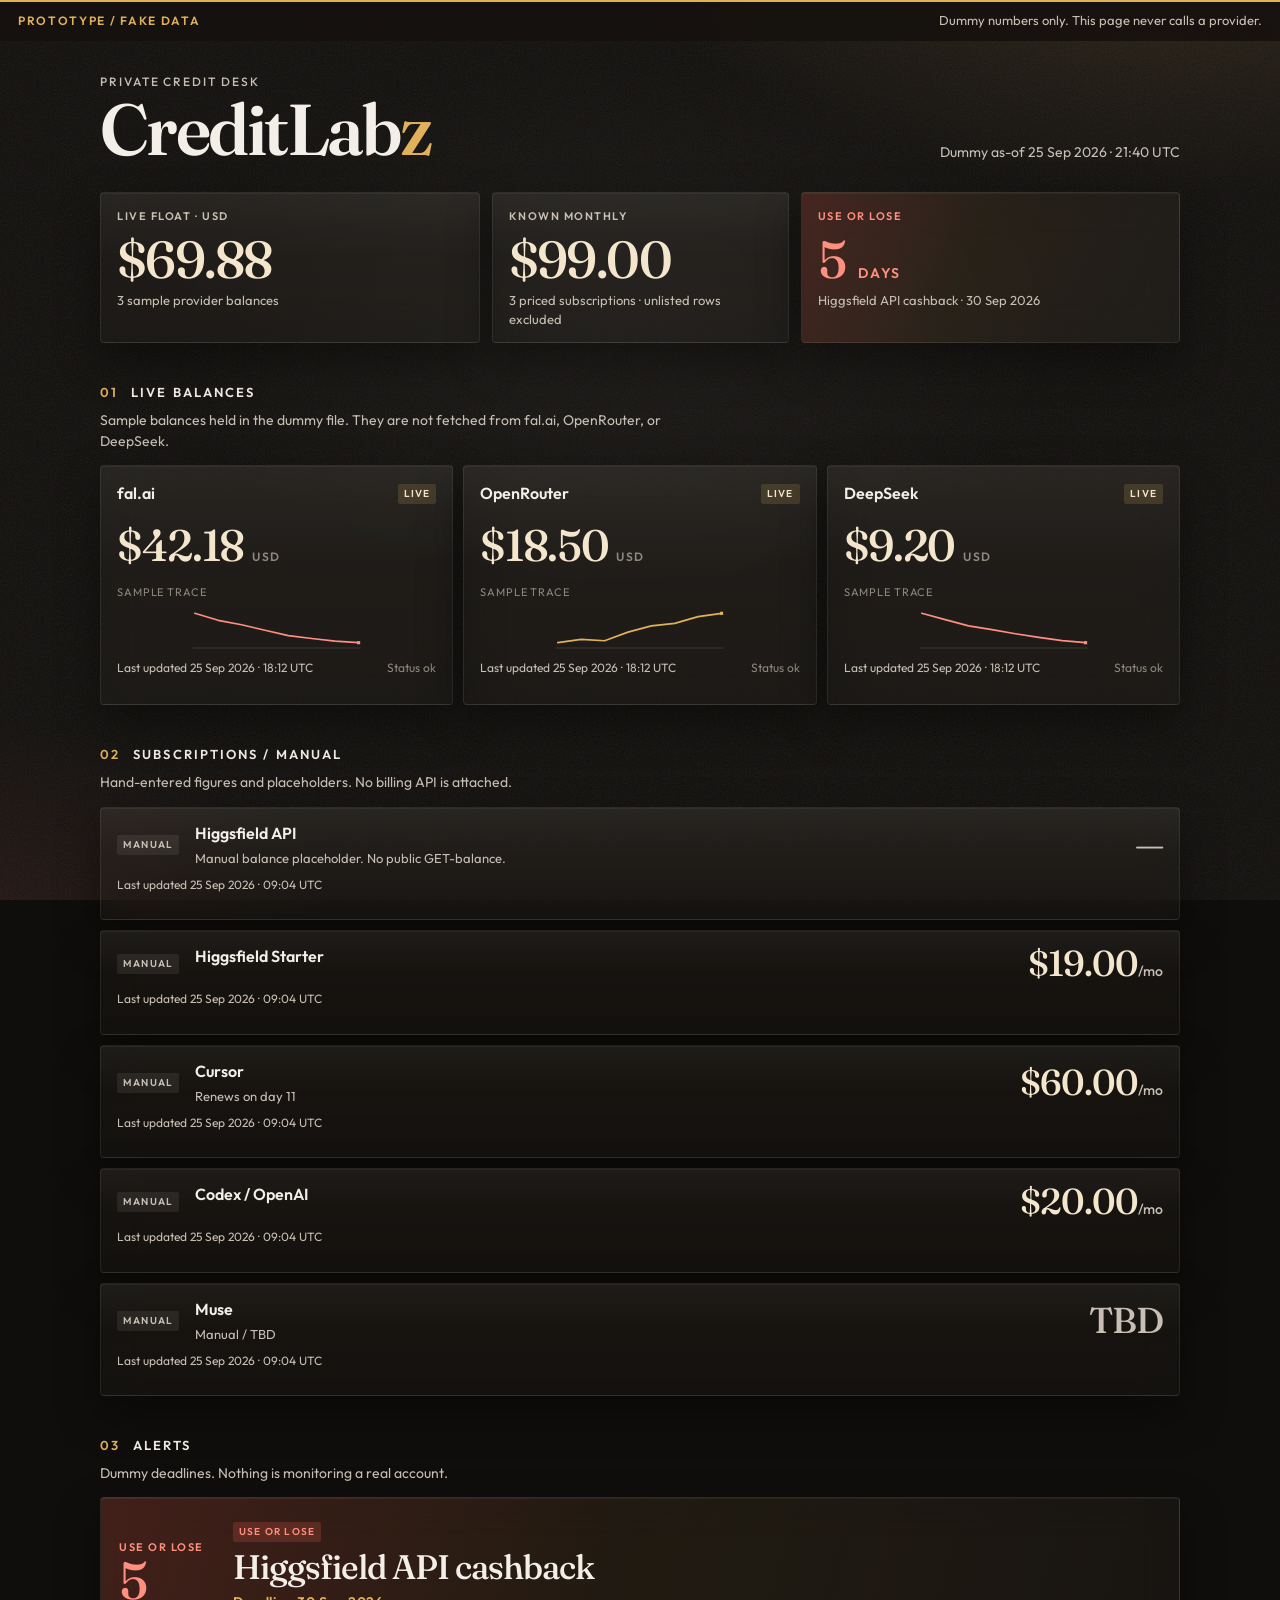
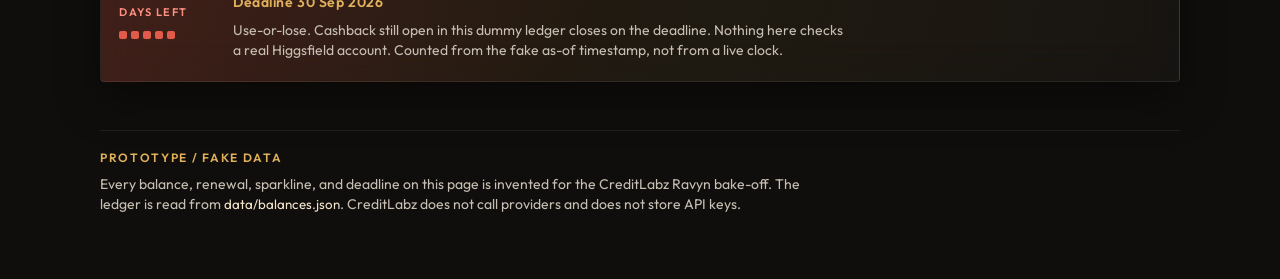
==== index.html @ 6333cd15 "Add the CreditLabz Ravyn prototype ledger. Static dummy-data dashboard for the bake-off, with a Page" ====
<!DOCTYPE html>
<html lang="en">
<head>
  <meta charset="utf-8" />
  <meta name="viewport" content="width=device-width, initial-scale=1" />
  <meta name="robots" content="noindex, nofollow" />
  <meta name="description" content="CreditLabz prototype. Fake API balances only. No provider calls and no API keys." />
  <meta name="theme-color" content="#100e0c" />
  <meta property="og:title" content="CreditLabz — prototype (fake data)" />
  <meta property="og:description" content="Ravyn bake-off ledger with invented balances. Not connected to any provider." />
  <title>CreditLabz — prototype (fake data)</title>
  <link rel="icon" href="favicon.svg" type="image/svg+xml" />
  <link rel="preconnect" href="https://fonts.googleapis.com" />
  <link rel="preconnect" href="https://fonts.gstatic.com" crossorigin />
  <link href="https://fonts.googleapis.com/css2?family=Fraunces:opsz,wght@9..144,500;9..144,600&family=Outfit:wght@400;500;600&display=swap" rel="stylesheet" />
  <link rel="stylesheet" href="css/styles.css" />
</head>
<body>
  <div class="atmosphere" aria-hidden="true"></div>
  <a class="skip" href="#main">Skip to ledger</a>
  <p class="banner" role="status">
    <span class="stamp">Prototype / fake data</span>
    <span class="banner-note">Dummy numbers only. This page never calls a provider.</span>
  </p>
  <div class="page">
    <header class="mast">
      <div class="mast-title">
        <p class="kicker">Private credit desk</p>
        <h1>CreditLab<span class="mark">z</span></h1>
      </div>
      <p class="asof" id="asof">Dummy timestamp loading…</p>
    </header>

    <main id="main">
      <section class="summary" id="summary" aria-label="Ledger summary">
        <p class="loading">Loading dummy ledger…</p>
      </section>

      <section class="section" id="live" aria-labelledby="live-heading">
        <div class="section-head">
          <h2 id="live-heading"><span>01</span> Live balances</h2>
          <p>Sample balances held in the dummy file. They are not fetched from fal.ai, OpenRouter, or DeepSeek.</p>
        </div>
        <div class="live-grid" id="live-grid"></div>
      </section>

      <section class="section" id="manual" aria-labelledby="manual-heading">
        <div class="section-head">
          <h2 id="manual-heading"><span>02</span> Subscriptions / manual</h2>
          <p>Hand-entered figures and placeholders. No billing API is attached.</p>
        </div>
        <div class="stack" id="manual-list"></div>
      </section>

      <section class="section" id="alerts" aria-labelledby="alerts-heading">
        <div class="section-head">
          <h2 id="alerts-heading"><span>03</span> Alerts</h2>
          <p>Dummy deadlines. Nothing is monitoring a real account.</p>
        </div>
        <div class="stack" id="alert-list"></div>
      </section>
    </main>

    <footer class="colophon">
      <p class="stamp">Prototype / fake data</p>
      <p>Every balance, renewal, sparkline, and deadline on this page is invented for the CreditLabz Ravyn bake-off. The ledger is read from <code>data/balances.json</code>. CreditLabz does not call providers and does not store API keys.</p>
    </footer>
  </div>
  <noscript>
    <p class="banner">JavaScript is required to paint the dummy ledger from data/balances.json.</p>
  </noscript>
  <script src="js/app.js" defer></script>
</body>
</html>
---- css/styles.css ----
:root {
  --bg: #100e0c;
  --ink: #f3efe8;
  --muted: #c8bfb4;
  --faint: #8f877e;
  --gold: #e0b15a;
  --gold-soft: #f3e6cc;
  --red: #ff8f80;
  --red-deep: #e15a4a;
  --glass: rgba(255, 246, 232, 0.045);
  --edge: rgba(255, 244, 230, 0.08);
  --radius: 4px;
  --radius-tight: 2px;
  --shadow: 0 18px 44px rgba(0, 0, 0, 0.38);
  color-scheme: dark;
}

* { box-sizing: border-box; }

html { scroll-behavior: smooth; }

body {
  margin: 0;
  min-height: 100vh;
  background: var(--bg);
  color: var(--ink);
  font-family: "Outfit", "Avenir Next", "Segoe UI", sans-serif;
  font-size: 16px;
  line-height: 1.45;
}

body::selection,
.page::selection {
  background: var(--gold);
  color: #1a140c;
}

a { color: var(--gold-soft); }

.atmosphere {
  position: fixed;
  inset: 0;
  z-index: 0;
  pointer-events: none;
  background:
    radial-gradient(980px 520px at 92% -12%, rgba(224, 177, 90, 0.16), transparent 58%),
    radial-gradient(760px 480px at -8% 108%, rgba(225, 90, 74, 0.12), transparent 56%),
    radial-gradient(640px 380px at 48% 36%, rgba(255, 244, 230, 0.035), transparent 70%);
}

.atmosphere::after {
  content: "";
  position: absolute;
  inset: 0;
  opacity: 0.18;
  background-image: url("data:image/svg+xml;utf8,<svg xmlns='http://www.w3.org/2000/svg' width='180' height='180'><filter id='n'><feTurbulence type='fractalNoise' baseFrequency='0.85' numOctaves='2' stitchTiles='stitch'/></filter><rect width='100%' height='100%' filter='url(%23n)' opacity='0.55'/></svg>");
}

.page {
  position: relative;
  z-index: 1;
  width: min(1080px, calc(100% - 32px));
  margin: 0 auto;
  padding-bottom: 64px;
}

.skip {
  position: absolute;
  left: 12px;
  top: -48px;
  z-index: 40;
  padding: 8px 10px;
  border-radius: var(--radius-tight);
  background: var(--gold);
  color: #1a140c;
  text-decoration: none;
}

.skip:focus { top: 8px; }

.banner {
  position: sticky;
  top: 0;
  z-index: 20;
  display: flex;
  justify-content: space-between;
  align-items: baseline;
  gap: 12px 24px;
  flex-wrap: wrap;
  margin: 0;
  padding: 11px 18px;
  background: rgba(22, 18, 15, 0.92);
  box-shadow: inset 0 2px 0 var(--gold);
  backdrop-filter: blur(16px);
  -webkit-backdrop-filter: blur(16px);
}

.stamp {
  margin: 0;
  color: var(--gold);
  font-size: 12px;
  font-weight: 600;
  letter-spacing: 0.14em;
  text-transform: uppercase;
}

.banner-note {
  color: var(--muted);
  font-size: 13px;
}

.mast {
  display: flex;
  justify-content: space-between;
  align-items: flex-end;
  gap: 18px 28px;
  padding: 32px 0 8px;
}

.kicker {
  margin: 0 0 6px;
  color: var(--muted);
  font-size: 12px;
  font-weight: 500;
  letter-spacing: 0.16em;
  text-transform: uppercase;
}

h1 {
  margin: 0;
  font-family: "Fraunces", "Iowan Old Style", Palatino, Georgia, serif;
  font-weight: 600;
  font-size: clamp(40px, 8vw, 72px);
  line-height: 0.92;
  letter-spacing: -0.035em;
}

h1 .mark { color: var(--gold); }

.asof {
  margin: 0;
  max-width: 28ch;
  color: var(--muted);
  font-size: 14px;
  text-align: right;
}

.summary {
  display: grid;
  gap: 12px;
  margin-top: 22px;
}

.section { margin-top: 40px; }

.section-head h2 {
  margin: 0;
  color: var(--ink);
  font-family: "Outfit", "Avenir Next", sans-serif;
  font-size: 13px;
  font-weight: 600;
  letter-spacing: 0.16em;
  text-transform: uppercase;
}

.section-head h2 span {
  margin-right: 8px;
  color: var(--gold);
}

.section-head p {
  margin: 8px 0 0;
  max-width: 68ch;
  color: var(--muted);
  font-size: 14px;
}

.live-grid,
.stack {
  display: grid;
  gap: 10px;
  margin-top: 14px;
}

body:not(.ready) .section { display: none; }

.card {
  border: 1px solid var(--edge);
  border-radius: var(--radius);
  background:
    linear-gradient(180deg, rgba(255, 246, 232, 0.075), rgba(255, 246, 232, 0.028) 42%, rgba(255, 246, 232, 0.02));
  box-shadow:
    inset 0 1px 0 rgba(255, 244, 230, 0.05),
    var(--shadow);
  backdrop-filter: blur(22px) saturate(1.35);
  -webkit-backdrop-filter: blur(22px) saturate(1.35);
  transition: transform 160ms ease, background 160ms ease;
}

a.card {
  color: inherit;
  text-decoration: none;
}

.card:hover {
  transform: translateY(-2px);
  background:
    linear-gradient(180deg, rgba(255, 246, 232, 0.1), rgba(255, 246, 232, 0.04) 46%, rgba(255, 246, 232, 0.025));
}

.summary-card { padding: 16px 16px 14px; }

.eyebrow {
  margin: 0;
  color: var(--muted);
  font-size: 11px;
  font-weight: 600;
  letter-spacing: 0.14em;
  text-transform: uppercase;
}

.hero-figure {
  margin: 10px 0 6px;
  color: var(--gold-soft);
  font-family: "Fraunces", "Iowan Old Style", Palatino, Georgia, serif;
  font-weight: 500;
  font-size: clamp(36px, 5vw, 52px);
  line-height: 0.95;
  letter-spacing: -0.03em;
  font-variant-numeric: tabular-nums;
}

.hero-figure .unit {
  margin-left: 4px;
  color: var(--red);
  font-family: "Outfit", "Avenir Next", sans-serif;
  font-size: 14px;
  font-weight: 600;
  letter-spacing: 0.12em;
  text-transform: uppercase;
}

.summary-alert {
  background:
    linear-gradient(115deg, rgba(225, 90, 74, 0.22), rgba(224, 177, 90, 0.07) 46%, rgba(255, 246, 232, 0.03));
}

.summary-alert .hero-figure,
.summary-alert .eyebrow { color: var(--red); }

.meta {
  margin: 0;
  color: var(--muted);
  font-size: 13px;
}

.live-card {
  display: flex;
  flex-direction: column;
  min-height: 228px;
  padding: 16px;
}

.card-top {
  display: flex;
  justify-content: space-between;
  align-items: center;
  gap: 10px;
}

.service {
  margin: 0;
  font-size: 16px;
  font-weight: 600;
}

.badge {
  display: inline-block;
  padding: 3px 6px;
  border-radius: var(--radius-tight);
  background: rgba(224, 177, 90, 0.16);
  color: var(--gold-soft);
  font-size: 10px;
  font-weight: 600;
  letter-spacing: 0.12em;
  line-height: 1.4;
  text-transform: uppercase;
  white-space: nowrap;
}

.badge-manual {
  background: rgba(243, 239, 232, 0.08);
  color: var(--muted);
}

.badge-urgent {
  background: rgba(225, 90, 74, 0.22);
  color: var(--red);
}

.figure-row {
  display: flex;
  align-items: baseline;
  gap: 8px;
  margin-top: 18px;
}

.figure {
  margin: 0;
  color: var(--gold-soft);
  font-family: "Fraunces", "Iowan Old Style", Palatino, Georgia, serif;
  font-weight: 500;
  font-size: clamp(32px, 4vw, 44px);
  line-height: 1;
  letter-spacing: -0.03em;
  font-variant-numeric: tabular-nums;
}

.figure.dim {
  color: var(--muted);
  font-size: clamp(28px, 3vw, 36px);
}

.currency {
  color: var(--faint);
  font-size: 12px;
  font-weight: 600;
  letter-spacing: 0.12em;
}

.cadence {
  color: var(--muted);
  font-size: 14px;
  font-weight: 500;
}

.trace { margin-top: auto; padding-top: 18px; }

.trace-label {
  display: flex;
  justify-content: space-between;
  gap: 8px;
  margin: 0 0 6px;
  color: var(--faint);
  font-size: 11px;
  letter-spacing: 0.08em;
  text-transform: uppercase;
}

.spark {
  display: block;
  width: 100%;
  height: 42px;
}

.spark path {
  fill: none;
  stroke-width: 1.6;
  stroke-linejoin: round;
  stroke-linecap: round;
}

.spark .baseline {
  stroke: rgba(243, 239, 232, 0.14);
  stroke-width: 1;
}

.spark rect { stroke: none; }

.spark.up path { stroke: var(--gold); }

.spark.up rect { fill: var(--gold); }

.spark.down path { stroke: var(--red); }

.spark.down rect { fill: var(--red); }

.card-foot {
  display: flex;
  justify-content: space-between;
  gap: 10px;
  flex-wrap: wrap;
  margin-top: 10px;
  color: var(--faint);
  font-size: 12px;
}

.card-foot time { color: var(--muted); }

.status-ok { color: var(--faint); }

.status-bad { color: var(--red); }

.ledger {
  display: grid;
  grid-template-columns: auto minmax(0, 1fr) auto;
  gap: 4px 16px;
  align-items: center;
  padding: 14px 16px;
}

.ledger .badge { grid-row: 1 / span 2; }

.ledger .service { grid-column: 2; }

.ledger .amount {
  grid-column: 3;
  grid-row: 1 / span 2;
  margin: 0;
  text-align: right;
}

.ledger .figure { font-size: clamp(28px, 3vw, 36px); }

.ledger .note {
  grid-column: 2;
  margin: 0;
  color: var(--muted);
  font-size: 13px;
}

.ledger .card-foot {
  grid-column: 1 / -1;
  margin-top: 4px;
}

.alert-card {
  display: grid;
  grid-template-columns: auto minmax(0, 1fr);
  gap: 8px 22px;
  align-items: center;
  padding: 20px 18px;
  background:
    linear-gradient(105deg, rgba(225, 90, 74, 0.24), rgba(224, 177, 90, 0.08) 48%, rgba(255, 246, 232, 0.03));
}

.alert-count {
  min-width: 92px;
}

.alert-count .hero-figure {
  margin: 0;
  color: var(--red);
}

.alert-count .eyebrow { color: var(--red); }

.ticks {
  display: flex;
  gap: 4px;
  margin-top: 10px;
}

.ticks span {
  width: 8px;
  height: 8px;
  border-radius: var(--radius-tight);
  background: var(--red-deep);
}

.alert-copy h3 {
  margin: 8px 0 6px;
  font-family: "Fraunces", "Iowan Old Style", Palatino, Georgia, serif;
  font-size: clamp(26px, 3vw, 34px);
  font-weight: 500;
  letter-spacing: -0.03em;
  line-height: 1.05;
}

.deadline {
  margin: 0 0 8px;
  color: var(--gold);
  font-size: 14px;
  font-weight: 600;
  letter-spacing: 0.04em;
}

.alert-copy p:last-child {
  margin: 0;
  max-width: 68ch;
  color: var(--muted);
  font-size: 14px;
}

.loading,
.empty {
  margin: 0;
  color: var(--muted);
}

.error {
  margin: 0;
  color: var(--red);
}

.colophon {
  margin-top: 48px;
  padding-top: 18px;
  border-top: 1px solid rgba(255, 244, 230, 0.08);
}

.colophon p:last-child {
  margin: 8px 0 0;
  max-width: 78ch;
  color: var(--muted);
  font-size: 14px;
}

code {
  color: var(--gold-soft);
  font-family: "Outfit", "Avenir Next", sans-serif;
  font-size: 0.95em;
}

.sr {
  position: absolute;
  width: 1px;
  height: 1px;
  padding: 0;
  margin: -1px;
  overflow: hidden;
  clip: rect(0, 0, 0, 0);
  white-space: nowrap;
  border: 0;
}

:focus-visible {
  outline: 2px solid var(--gold);
  outline-offset: 3px;
}

@media (min-width: 800px) {
  .summary { grid-template-columns: 1.15fr 0.9fr 1.15fr; }
  .live-grid { grid-template-columns: repeat(3, minmax(0, 1fr)); }
}

@media (max-width: 720px) {
  .page { width: min(1080px, calc(100% - 24px)); }
  .mast { flex-direction: column; align-items: flex-start; padding-top: 24px; }
  .asof { text-align: left; }
  .ledger {
    grid-template-columns: 1fr;
    justify-items: start;
  }
  .ledger .badge,
  .ledger .service,
  .ledger .note,
  .ledger .amount,
  .ledger .card-foot { grid-column: 1; grid-row: auto; }
  .ledger .amount { text-align: left; }
  .alert-card { grid-template-columns: 1fr; }
}

@media (prefers-reduced-motion: reduce) {
  html { scroll-behavior: auto; }
  .card { transition: none; }
  .card:hover { transform: none; }
}
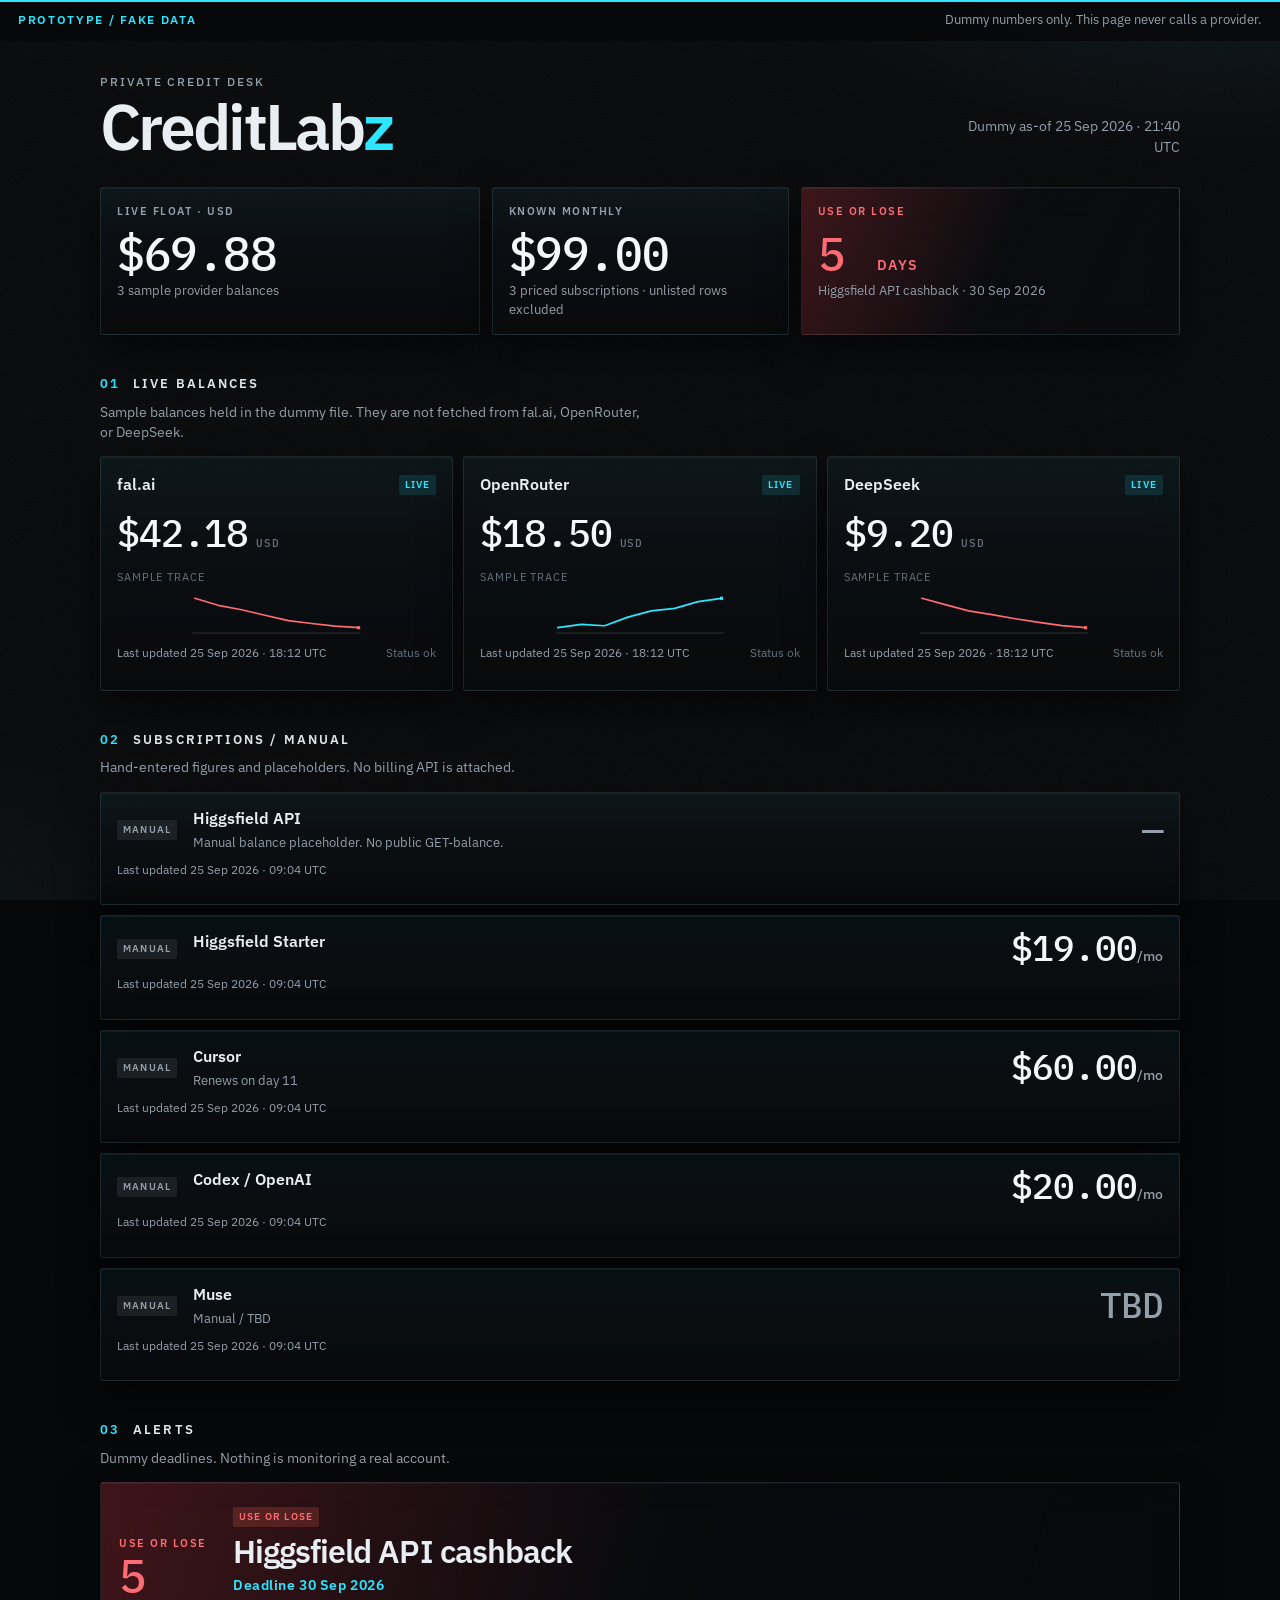
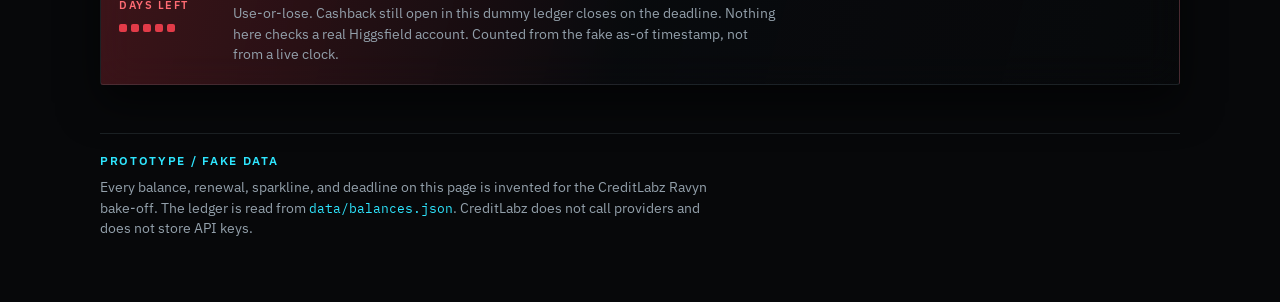
==== commit 4c71f703: "Restyle the ledger as a cyan-dark alternate. Swap the gold Fraunces/Outfit treatment for near-black " ====
--- a/index.html
+++ b/index.html
@@ -5,14 +5,14 @@
   <meta name="viewport" content="width=device-width, initial-scale=1" />
   <meta name="robots" content="noindex, nofollow" />
   <meta name="description" content="CreditLabz prototype. Fake API balances only. No provider calls and no API keys." />
-  <meta name="theme-color" content="#100e0c" />
+  <meta name="theme-color" content="#07080a" />
   <meta property="og:title" content="CreditLabz — prototype (fake data)" />
   <meta property="og:description" content="Ravyn bake-off ledger with invented balances. Not connected to any provider." />
   <title>CreditLabz — prototype (fake data)</title>
   <link rel="icon" href="favicon.svg" type="image/svg+xml" />
   <link rel="preconnect" href="https://fonts.googleapis.com" />
   <link rel="preconnect" href="https://fonts.gstatic.com" crossorigin />
-  <link href="https://fonts.googleapis.com/css2?family=Fraunces:opsz,wght@9..144,500;9..144,600&family=Outfit:wght@400;500;600&display=swap" rel="stylesheet" />
+  <link href="https://fonts.googleapis.com/css2?family=IBM+Plex+Mono:wght@500;600&family=IBM+Plex+Sans:wght@400;500;600&display=swap" rel="stylesheet" />
   <link rel="stylesheet" href="css/styles.css" />
 </head>
 <body>
--- a/css/styles.css
+++ b/css/styles.css
@@ -1,17 +1,20 @@
 :root {
-  --bg: #100e0c;
-  --ink: #f3efe8;
-  --muted: #c8bfb4;
-  --faint: #8f877e;
-  --gold: #e0b15a;
-  --gold-soft: #f3e6cc;
-  --red: #ff8f80;
-  --red-deep: #e15a4a;
-  --glass: rgba(255, 246, 232, 0.045);
-  --edge: rgba(255, 244, 230, 0.08);
-  --radius: 4px;
+  --bg: #07080a;
+  --ink: #e8eef2;
+  --muted: #93a0ab;
+  --faint: #66737e;
+  --figure: #f4f8fb;
+  --cyan: #2ee6ff;
+  --cyan-ink: #041014;
+  --red: #ff6b73;
+  --red-deep: #e23b48;
+  --glass: rgba(14, 18, 22, 0.72);
+  --edge: rgba(168, 214, 228, 0.12);
+  --radius: 3px;
   --radius-tight: 2px;
-  --shadow: 0 18px 44px rgba(0, 0, 0, 0.38);
+  --shadow: 0 18px 40px rgba(0, 0, 0, 0.55);
+  --sans: "IBM Plex Sans", "Segoe UI", sans-serif;
+  --mono: "IBM Plex Mono", ui-monospace, "SFMono-Regular", Menlo, Consolas, monospace;
   color-scheme: dark;
 }
 
@@ -24,18 +27,18 @@
   min-height: 100vh;
   background: var(--bg);
   color: var(--ink);
-  font-family: "Outfit", "Avenir Next", "Segoe UI", sans-serif;
+  font-family: var(--sans);
   font-size: 16px;
   line-height: 1.45;
 }
 
 body::selection,
 .page::selection {
-  background: var(--gold);
-  color: #1a140c;
-}
-
-a { color: var(--gold-soft); }
+  background: var(--cyan);
+  color: var(--cyan-ink);
+}
+
+a { color: var(--cyan); }
 
 .atmosphere {
   position: fixed;
@@ -43,16 +46,16 @@
   z-index: 0;
   pointer-events: none;
   background:
-    radial-gradient(980px 520px at 92% -12%, rgba(224, 177, 90, 0.16), transparent 58%),
-    radial-gradient(760px 480px at -8% 108%, rgba(225, 90, 74, 0.12), transparent 56%),
-    radial-gradient(640px 380px at 48% 36%, rgba(255, 244, 230, 0.035), transparent 70%);
+    radial-gradient(880px 460px at 96% -14%, rgba(46, 230, 255, 0.11), transparent 58%),
+    radial-gradient(640px 420px at -6% 108%, rgba(46, 230, 255, 0.045), transparent 54%),
+    #07080a;
 }
 
 .atmosphere::after {
   content: "";
   position: absolute;
   inset: 0;
-  opacity: 0.18;
+  opacity: 0.1;
   background-image: url("data:image/svg+xml;utf8,<svg xmlns='http://www.w3.org/2000/svg' width='180' height='180'><filter id='n'><feTurbulence type='fractalNoise' baseFrequency='0.85' numOctaves='2' stitchTiles='stitch'/></filter><rect width='100%' height='100%' filter='url(%23n)' opacity='0.55'/></svg>");
 }
 
@@ -71,8 +74,8 @@
   z-index: 40;
   padding: 8px 10px;
   border-radius: var(--radius-tight);
-  background: var(--gold);
-  color: #1a140c;
+  background: var(--cyan);
+  color: var(--cyan-ink);
   text-decoration: none;
 }
 
@@ -89,15 +92,15 @@
   flex-wrap: wrap;
   margin: 0;
   padding: 11px 18px;
-  background: rgba(22, 18, 15, 0.92);
-  box-shadow: inset 0 2px 0 var(--gold);
+  background: rgba(7, 8, 10, 0.9);
+  box-shadow: inset 0 2px 0 var(--cyan);
   backdrop-filter: blur(16px);
   -webkit-backdrop-filter: blur(16px);
 }
 
 .stamp {
   margin: 0;
-  color: var(--gold);
+  color: var(--cyan);
   font-size: 12px;
   font-weight: 600;
   letter-spacing: 0.14em;
@@ -128,14 +131,14 @@
 
 h1 {
   margin: 0;
-  font-family: "Fraunces", "Iowan Old Style", Palatino, Georgia, serif;
-  font-weight: 600;
-  font-size: clamp(40px, 8vw, 72px);
-  line-height: 0.92;
-  letter-spacing: -0.035em;
-}
-
-h1 .mark { color: var(--gold); }
+  font-family: var(--sans);
+  font-weight: 600;
+  font-size: clamp(40px, 7vw, 64px);
+  line-height: 0.95;
+  letter-spacing: -0.045em;
+}
+
+h1 .mark { color: var(--cyan); }
 
 .asof {
   margin: 0;
@@ -156,7 +159,7 @@
 .section-head h2 {
   margin: 0;
   color: var(--ink);
-  font-family: "Outfit", "Avenir Next", sans-serif;
+  font-family: var(--sans);
   font-size: 13px;
   font-weight: 600;
   letter-spacing: 0.16em;
@@ -165,7 +168,7 @@
 
 .section-head h2 span {
   margin-right: 8px;
-  color: var(--gold);
+  color: var(--cyan);
 }
 
 .section-head p {
@@ -188,12 +191,12 @@
   border: 1px solid var(--edge);
   border-radius: var(--radius);
   background:
-    linear-gradient(180deg, rgba(255, 246, 232, 0.075), rgba(255, 246, 232, 0.028) 42%, rgba(255, 246, 232, 0.02));
+    linear-gradient(180deg, rgba(46, 230, 255, 0.05), rgba(12, 16, 20, 0.82) 34%, rgba(8, 10, 12, 0.9));
   box-shadow:
-    inset 0 1px 0 rgba(255, 244, 230, 0.05),
+    inset 0 1px 0 rgba(190, 230, 242, 0.06),
     var(--shadow);
-  backdrop-filter: blur(22px) saturate(1.35);
-  -webkit-backdrop-filter: blur(22px) saturate(1.35);
+  backdrop-filter: blur(18px) saturate(1.15);
+  -webkit-backdrop-filter: blur(18px) saturate(1.15);
   transition: transform 160ms ease, background 160ms ease;
 }
 
@@ -205,7 +208,7 @@
 .card:hover {
   transform: translateY(-2px);
   background:
-    linear-gradient(180deg, rgba(255, 246, 232, 0.1), rgba(255, 246, 232, 0.04) 46%, rgba(255, 246, 232, 0.025));
+    linear-gradient(180deg, rgba(46, 230, 255, 0.08), rgba(14, 18, 22, 0.86) 36%, rgba(8, 10, 12, 0.92));
 }
 
 .summary-card { padding: 16px 16px 14px; }
@@ -221,19 +224,19 @@
 
 .hero-figure {
   margin: 10px 0 6px;
-  color: var(--gold-soft);
-  font-family: "Fraunces", "Iowan Old Style", Palatino, Georgia, serif;
+  color: var(--figure);
+  font-family: var(--mono);
   font-weight: 500;
-  font-size: clamp(36px, 5vw, 52px);
-  line-height: 0.95;
+  font-size: clamp(32px, 4.2vw, 46px);
+  line-height: 1;
   letter-spacing: -0.03em;
   font-variant-numeric: tabular-nums;
 }
 
 .hero-figure .unit {
-  margin-left: 4px;
+  margin-left: 6px;
   color: var(--red);
-  font-family: "Outfit", "Avenir Next", sans-serif;
+  font-family: var(--sans);
   font-size: 14px;
   font-weight: 600;
   letter-spacing: 0.12em;
@@ -242,7 +245,7 @@
 
 .summary-alert {
   background:
-    linear-gradient(115deg, rgba(225, 90, 74, 0.22), rgba(224, 177, 90, 0.07) 46%, rgba(255, 246, 232, 0.03));
+    linear-gradient(115deg, rgba(226, 59, 72, 0.24), rgba(10, 12, 16, 0.55) 52%, rgba(8, 10, 12, 0.4));
 }
 
 .summary-alert .hero-figure,
@@ -278,8 +281,8 @@
   display: inline-block;
   padding: 3px 6px;
   border-radius: var(--radius-tight);
-  background: rgba(224, 177, 90, 0.16);
-  color: var(--gold-soft);
+  background: rgba(46, 230, 255, 0.12);
+  color: var(--cyan);
   font-size: 10px;
   font-weight: 600;
   letter-spacing: 0.12em;
@@ -289,7 +292,7 @@
 }
 
 .badge-manual {
-  background: rgba(243, 239, 232, 0.08);
+  background: rgba(232, 238, 242, 0.08);
   color: var(--muted);
 }
 
@@ -307,10 +310,10 @@
 
 .figure {
   margin: 0;
-  color: var(--gold-soft);
-  font-family: "Fraunces", "Iowan Old Style", Palatino, Georgia, serif;
+  color: var(--figure);
+  font-family: var(--mono);
   font-weight: 500;
-  font-size: clamp(32px, 4vw, 44px);
+  font-size: clamp(28px, 3.4vw, 38px);
   line-height: 1;
   letter-spacing: -0.03em;
   font-variant-numeric: tabular-nums;
@@ -323,9 +326,10 @@
 
 .currency {
   color: var(--faint);
-  font-size: 12px;
-  font-weight: 600;
-  letter-spacing: 0.12em;
+  font-family: var(--mono);
+  font-size: 11px;
+  font-weight: 500;
+  letter-spacing: 0.08em;
 }
 
 .cadence {
@@ -361,15 +365,15 @@
 }
 
 .spark .baseline {
-  stroke: rgba(243, 239, 232, 0.14);
+  stroke: rgba(232, 238, 242, 0.16);
   stroke-width: 1;
 }
 
 .spark rect { stroke: none; }
 
-.spark.up path { stroke: var(--gold); }
-
-.spark.up rect { fill: var(--gold); }
+.spark.up path { stroke: var(--cyan); }
+
+.spark.up rect { fill: var(--cyan); }
 
 .spark.down path { stroke: var(--red); }
 
@@ -431,7 +435,7 @@
   align-items: center;
   padding: 20px 18px;
   background:
-    linear-gradient(105deg, rgba(225, 90, 74, 0.24), rgba(224, 177, 90, 0.08) 48%, rgba(255, 246, 232, 0.03));
+    linear-gradient(105deg, rgba(226, 59, 72, 0.26), rgba(10, 12, 16, 0.62) 50%, rgba(8, 10, 12, 0.45));
 }
 
 .alert-count {
@@ -460,16 +464,16 @@
 
 .alert-copy h3 {
   margin: 8px 0 6px;
-  font-family: "Fraunces", "Iowan Old Style", Palatino, Georgia, serif;
-  font-size: clamp(26px, 3vw, 34px);
-  font-weight: 500;
+  font-family: var(--sans);
+  font-size: clamp(24px, 3vw, 32px);
+  font-weight: 600;
   letter-spacing: -0.03em;
   line-height: 1.05;
 }
 
 .deadline {
   margin: 0 0 8px;
-  color: var(--gold);
+  color: var(--cyan);
   font-size: 14px;
   font-weight: 600;
   letter-spacing: 0.04em;
@@ -496,7 +500,7 @@
 .colophon {
   margin-top: 48px;
   padding-top: 18px;
-  border-top: 1px solid rgba(255, 244, 230, 0.08);
+  border-top: 1px solid rgba(168, 214, 228, 0.12);
 }
 
 .colophon p:last-child {
@@ -507,8 +511,8 @@
 }
 
 code {
-  color: var(--gold-soft);
-  font-family: "Outfit", "Avenir Next", sans-serif;
+  color: var(--cyan);
+  font-family: var(--mono);
   font-size: 0.95em;
 }
 
@@ -525,7 +529,7 @@
 }
 
 :focus-visible {
-  outline: 2px solid var(--gold);
+  outline: 2px solid var(--cyan);
   outline-offset: 3px;
 }
 
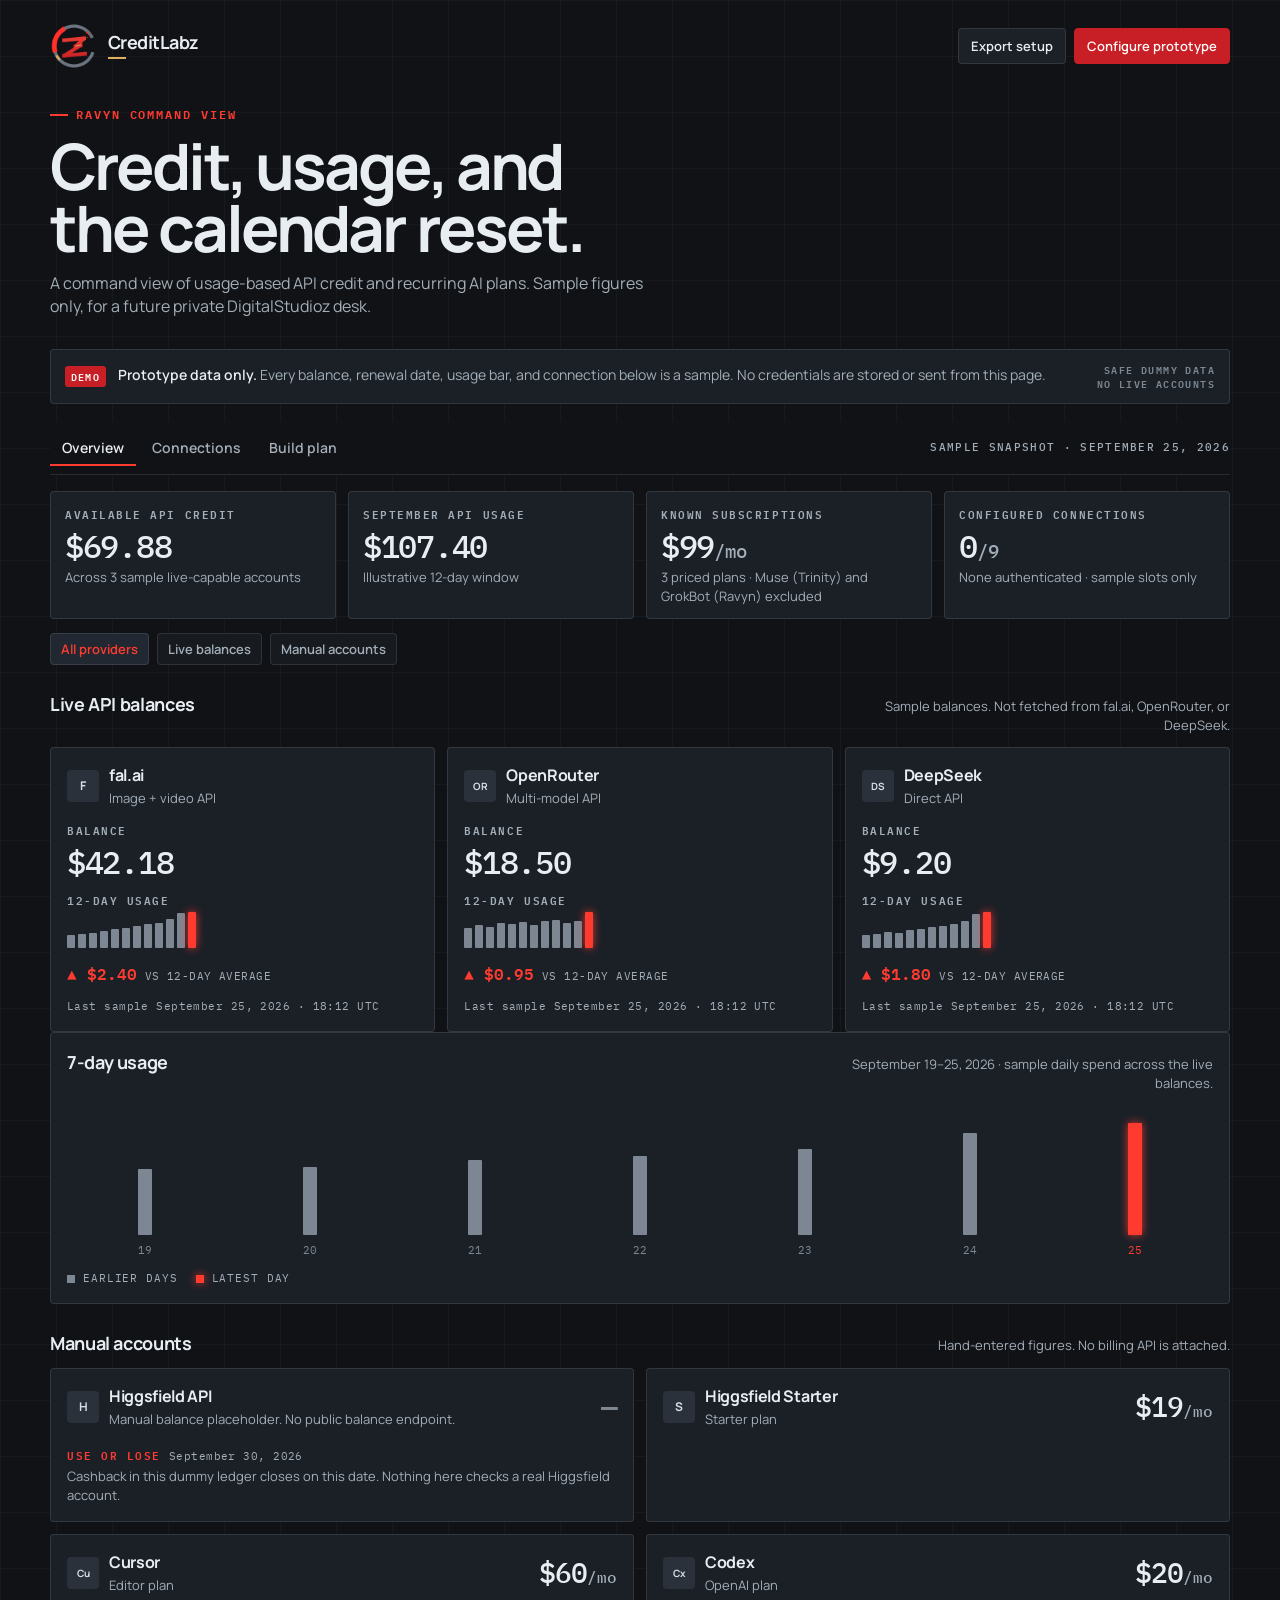
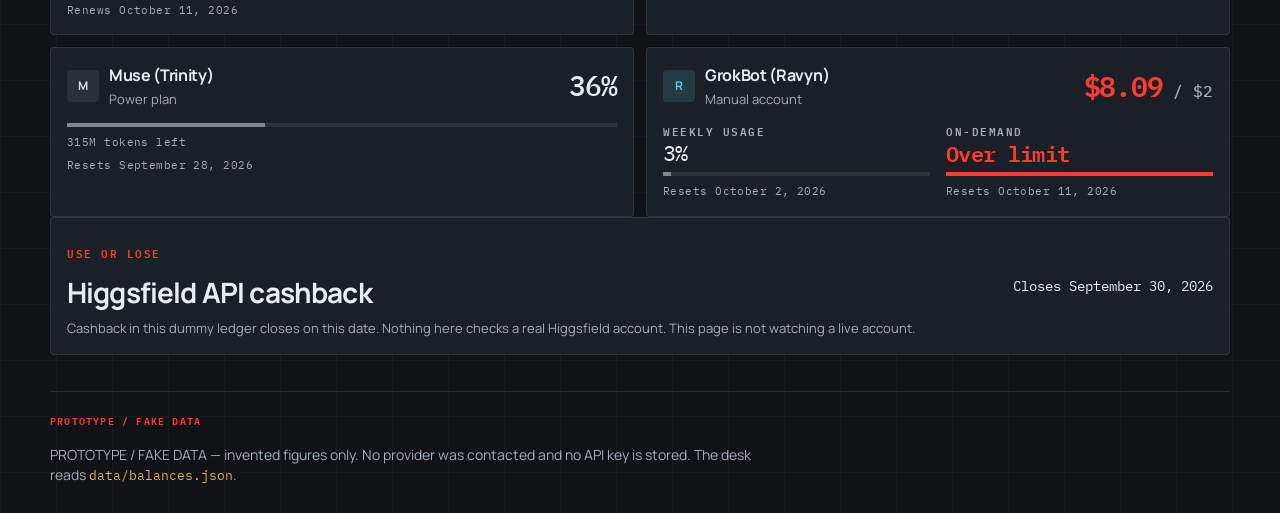
==== commit 5f7e43eb: "Ship the v3 charcoal desk with red usage bars and calendar resets. Replace the cyan-dark ledger with" ====
--- a/index.html
+++ b/index.html
@@ -5,69 +5,138 @@
   <meta name="viewport" content="width=device-width, initial-scale=1" />
   <meta name="robots" content="noindex, nofollow" />
   <meta name="description" content="CreditLabz prototype. Fake API balances only. No provider calls and no API keys." />
-  <meta name="theme-color" content="#07080a" />
+  <meta name="theme-color" content="#101216" />
   <meta property="og:title" content="CreditLabz — prototype (fake data)" />
-  <meta property="og:description" content="Ravyn bake-off ledger with invented balances. Not connected to any provider." />
+  <meta property="og:description" content="Ravyn bake-off desk with invented balances, usage bars, and calendar reset dates." />
   <title>CreditLabz — prototype (fake data)</title>
   <link rel="icon" href="favicon.svg" type="image/svg+xml" />
   <link rel="preconnect" href="https://fonts.googleapis.com" />
   <link rel="preconnect" href="https://fonts.gstatic.com" crossorigin />
-  <link href="https://fonts.googleapis.com/css2?family=IBM+Plex+Mono:wght@500;600&family=IBM+Plex+Sans:wght@400;500;600&display=swap" rel="stylesheet" />
+  <link href="https://fonts.googleapis.com/css2?family=IBM+Plex+Mono:wght@500;600&family=Manrope:wght@400;500;600;700;800&display=swap" rel="stylesheet" />
   <link rel="stylesheet" href="css/styles.css" />
 </head>
 <body>
-  <div class="atmosphere" aria-hidden="true"></div>
-  <a class="skip" href="#main">Skip to ledger</a>
-  <p class="banner" role="status">
-    <span class="stamp">Prototype / fake data</span>
-    <span class="banner-note">Dummy numbers only. This page never calls a provider.</span>
-  </p>
+  <a class="skip" href="#main">Skip to desk</a>
   <div class="page">
-    <header class="mast">
-      <div class="mast-title">
-        <p class="kicker">Private credit desk</p>
-        <h1>CreditLab<span class="mark">z</span></h1>
+    <header class="topbar">
+      <a class="brand" href="#overview">
+        <img class="logo" src="assets/logo.png" width="48" height="48" alt="" />
+        <span class="brand-lockup">
+          <span class="brand-name">CreditLabz</span>
+          <span class="gold-tick" aria-hidden="true"></span>
+        </span>
+      </a>
+      <div class="top-actions">
+        <button type="button" class="btn" id="export-btn">Export setup</button>
+        <button type="button" class="btn btn-lead" id="configure-btn">Configure prototype</button>
       </div>
-      <p class="asof" id="asof">Dummy timestamp loading…</p>
     </header>
 
     <main id="main">
-      <section class="summary" id="summary" aria-label="Ledger summary">
-        <p class="loading">Loading dummy ledger…</p>
+      <section class="hero">
+        <p class="kicker"><span class="kicker-rule" aria-hidden="true"></span>Ravyn command view</p>
+        <h1>Credit, usage, and<br />the calendar reset.</h1>
+        <p class="lede">A command view of usage-based API credit and recurring AI plans. Sample figures only, for a future private DigitalStudioz desk.</p>
       </section>
 
-      <section class="section" id="live" aria-labelledby="live-heading">
+      <p class="demo" role="status">
+        <span class="demo-main">
+          <span class="stamp">Demo</span>
+          <span class="demo-copy"><strong>Prototype data only.</strong> Every balance, renewal date, usage bar, and connection below is a sample. No credentials are stored or sent from this page.</span>
+        </span>
+        <span class="demo-side">
+          <span>Safe dummy data</span>
+          <span>No live accounts</span>
+        </span>
+      </p>
+
+      <div class="tabbar">
+        <div class="tablist" role="tablist" aria-label="Desk sections">
+          <button type="button" class="tab" id="tab-overview" role="tab" aria-selected="true" aria-controls="panel-overview" data-tab="overview" tabindex="0">Overview</button>
+          <button type="button" class="tab" id="tab-connections" role="tab" aria-selected="false" aria-controls="panel-connections" data-tab="connections" tabindex="-1">Connections</button>
+          <button type="button" class="tab" id="tab-build" role="tab" aria-selected="false" aria-controls="panel-build" data-tab="build" tabindex="-1">Build plan</button>
+        </div>
+        <p class="snapshot" id="snapshot">Sample snapshot</p>
+      </div>
+
+      <div class="panel" id="panel-overview" role="tabpanel" aria-labelledby="tab-overview" data-filter="all">
+        <section class="metrics" id="metrics" aria-label="Summary">
+          <p class="loading">Loading dummy ledger…</p>
+        </section>
+
+        <div class="filters" id="filters" role="group" aria-label="Filter accounts">
+          <button type="button" class="filter" data-filter="all" aria-pressed="true">All providers</button>
+          <button type="button" class="filter" data-filter="live" aria-pressed="false">Live balances</button>
+          <button type="button" class="filter" data-filter="manual" aria-pressed="false">Manual accounts</button>
+        </div>
+
+        <section class="block is-live-block" id="live-section" aria-labelledby="live-heading">
+          <div class="section-head">
+            <h2 id="live-heading">Live API balances</h2>
+            <p>Sample balances. Not fetched from fal.ai, OpenRouter, or DeepSeek.</p>
+          </div>
+          <div class="live-grid" id="live-grid"></div>
+        </section>
+
+        <section class="block is-live-block" id="week-section" aria-labelledby="week-heading">
+          <div class="card week-card">
+            <div class="section-head tight">
+              <h2 id="week-heading">7-day usage</h2>
+              <p id="week-range">Sample daily spend across the live balances.</p>
+            </div>
+            <div class="week" id="week-chart"></div>
+            <p class="legend" id="week-legend">
+              <span class="swatch" aria-hidden="true"></span> Earlier days
+              <span class="swatch is-latest" aria-hidden="true"></span> Latest day
+            </p>
+          </div>
+        </section>
+
+        <section class="block is-manual-block" id="manual-section" aria-labelledby="manual-heading">
+          <div class="section-head">
+            <h2 id="manual-heading">Manual accounts</h2>
+            <p>Hand-entered figures. No billing API is attached.</p>
+          </div>
+          <div class="manual-grid" id="manual-grid"></div>
+        </section>
+
+        <section class="block is-manual-block" id="alert-section" aria-labelledby="alert-heading">
+          <h2 class="sr" id="alert-heading">Alerts</h2>
+          <div id="alert-list"></div>
+        </section>
+      </div>
+
+      <div class="panel" id="panel-connections" role="tabpanel" aria-labelledby="tab-connections" hidden>
         <div class="section-head">
-          <h2 id="live-heading"><span>01</span> Live balances</h2>
-          <p>Sample balances held in the dummy file. They are not fetched from fal.ai, OpenRouter, or DeepSeek.</p>
+          <h2>Connections</h2>
+          <p id="conn-count">Sample slots. None are authenticated.</p>
         </div>
-        <div class="live-grid" id="live-grid"></div>
-      </section>
+        <div class="stack" id="conn-list"></div>
+        <div class="section-head">
+          <h2>Access model</h2>
+          <p>How a later private desk would reach each account.</p>
+        </div>
+        <div class="model-grid" id="access-model"></div>
+      </div>
 
-      <section class="section" id="manual" aria-labelledby="manual-heading">
+      <div class="panel" id="panel-build" role="tabpanel" aria-labelledby="tab-build" hidden>
         <div class="section-head">
-          <h2 id="manual-heading"><span>02</span> Subscriptions / manual</h2>
-          <p>Hand-entered figures and placeholders. No billing API is attached.</p>
+          <h2>Build plan</h2>
+          <p>What this prototype is holding the place for.</p>
         </div>
-        <div class="stack" id="manual-list"></div>
-      </section>
-
-      <section class="section" id="alerts" aria-labelledby="alerts-heading">
-        <div class="section-head">
-          <h2 id="alerts-heading"><span>03</span> Alerts</h2>
-          <p>Dummy deadlines. Nothing is monitoring a real account.</p>
-        </div>
-        <div class="stack" id="alert-list"></div>
-      </section>
+        <div id="build-list"></div>
+      </div>
     </main>
 
     <footer class="colophon">
-      <p class="stamp">Prototype / fake data</p>
-      <p>Every balance, renewal, sparkline, and deadline on this page is invented for the CreditLabz Ravyn bake-off. The ledger is read from <code>data/balances.json</code>. CreditLabz does not call providers and does not store API keys.</p>
+      <p class="stamp stamp-quiet">Prototype / fake data</p>
+      <p id="footer-note">Every balance, renewal date, usage bar, and connection on this page is invented for the CreditLabz Ravyn bake-off. The desk reads <code>data/balances.json</code>. CreditLabz does not call providers and does not store API keys.</p>
     </footer>
   </div>
+
+  <dialog id="config-dialog" aria-labelledby="config-title"></dialog>
   <noscript>
-    <p class="banner">JavaScript is required to paint the dummy ledger from data/balances.json.</p>
+    <p class="demo">JavaScript is required to paint the dummy ledger from data/balances.json.</p>
   </noscript>
   <script src="js/app.js" defer></script>
 </body>
--- a/css/styles.css
+++ b/css/styles.css
@@ -1,19 +1,19 @@
 :root {
-  --bg: #07080a;
-  --ink: #e8eef2;
-  --muted: #93a0ab;
-  --faint: #66737e;
-  --figure: #f4f8fb;
-  --cyan: #2ee6ff;
-  --cyan-ink: #041014;
-  --red: #ff6b73;
-  --red-deep: #e23b48;
-  --glass: rgba(14, 18, 22, 0.72);
-  --edge: rgba(168, 214, 228, 0.12);
-  --radius: 3px;
-  --radius-tight: 2px;
-  --shadow: 0 18px 40px rgba(0, 0, 0, 0.55);
-  --sans: "IBM Plex Sans", "Segoe UI", sans-serif;
+  --bg: #101216;
+  --card: #1b2027;
+  --card-2: #222831;
+  --ink: #e8edf2;
+  --muted: #a3aeb8;
+  --faint: #7c8792;
+  --line: rgba(186, 198, 214, 0.14);
+  --red: #e10600;
+  --red-hot: #ff3b30;
+  --red-deep: #c81f26;
+  --gold: #e0b05c;
+  --bar: #7d8794;
+  --grokbot: #4fd0e6;
+  --radius: 4px;
+  --sans: "Manrope", "Segoe UI", sans-serif;
   --mono: "IBM Plex Mono", ui-monospace, "SFMono-Regular", Menlo, Consolas, monospace;
   color-scheme: dark;
 }
@@ -25,496 +25,843 @@
 body {
   margin: 0;
   min-height: 100vh;
-  background: var(--bg);
+  background-color: var(--bg);
+  background-image:
+    linear-gradient(rgba(186, 198, 214, 0.045) 1px, transparent 1px),
+    linear-gradient(90deg, rgba(186, 198, 214, 0.045) 1px, transparent 1px);
+  background-size: 56px 56px;
   color: var(--ink);
   font-family: var(--sans);
   font-size: 16px;
   line-height: 1.45;
 }
 
-body::selection,
-.page::selection {
-  background: var(--cyan);
-  color: var(--cyan-ink);
-}
-
-a { color: var(--cyan); }
-
-.atmosphere {
-  position: fixed;
-  inset: 0;
-  z-index: 0;
-  pointer-events: none;
-  background:
-    radial-gradient(880px 460px at 96% -14%, rgba(46, 230, 255, 0.11), transparent 58%),
-    radial-gradient(640px 420px at -6% 108%, rgba(46, 230, 255, 0.045), transparent 54%),
-    #07080a;
-}
-
-.atmosphere::after {
-  content: "";
-  position: absolute;
-  inset: 0;
-  opacity: 0.1;
-  background-image: url("data:image/svg+xml;utf8,<svg xmlns='http://www.w3.org/2000/svg' width='180' height='180'><filter id='n'><feTurbulence type='fractalNoise' baseFrequency='0.85' numOctaves='2' stitchTiles='stitch'/></filter><rect width='100%' height='100%' filter='url(%23n)' opacity='0.55'/></svg>");
-}
+::selection {
+  background: var(--red-deep);
+  color: #fff8f7;
+}
+
+a { color: inherit; }
 
 .page {
-  position: relative;
-  z-index: 1;
-  width: min(1080px, calc(100% - 32px));
+  width: min(1180px, calc(100% - 40px));
   margin: 0 auto;
-  padding-bottom: 64px;
+  padding-bottom: 28px;
 }
 
 .skip {
   position: absolute;
   left: 12px;
   top: -48px;
-  z-index: 40;
+  z-index: 50;
   padding: 8px 10px;
-  border-radius: var(--radius-tight);
-  background: var(--cyan);
-  color: var(--cyan-ink);
+  border-radius: var(--radius);
+  background: var(--red-deep);
+  color: #fff8f7;
   text-decoration: none;
 }
 
 .skip:focus { top: 8px; }
 
-.banner {
+.topbar {
+  display: flex;
+  justify-content: space-between;
+  align-items: center;
+  gap: 16px 24px;
+  padding: 22px 0 8px;
+}
+
+.brand {
+  display: flex;
+  align-items: center;
+  gap: 10px;
+  color: inherit;
+  text-decoration: none;
+}
+
+.logo {
+  display: block;
+  width: 48px;
+  height: 48px;
+}
+
+.brand-name {
+  display: block;
+  font-weight: 700;
+  font-size: 18px;
+  letter-spacing: -0.03em;
+  line-height: 1;
+}
+
+.gold-tick {
+  display: block;
+  width: 18px;
+  height: 2px;
+  margin-top: 6px;
+  background: var(--gold);
+}
+
+.top-actions {
+  display: flex;
+  flex-wrap: wrap;
+  gap: 8px;
+}
+
+.btn,
+.filter,
+.tab,
+.pick,
+.btn-text {
+  font: inherit;
+  cursor: pointer;
+}
+
+.btn {
+  border-radius: var(--radius);
+  border: 1px solid var(--line);
+  background: #1c2128;
+  color: var(--ink);
+  font-weight: 600;
+  font-size: 13px;
+  padding: 8px 12px;
+}
+
+.btn:hover { background: var(--card-2); }
+
+.btn-lead {
+  background: var(--red-deep);
+  border-color: var(--red-deep);
+  color: #fff8f7;
+}
+
+.btn-lead:hover { background: #d3272d; }
+
+.hero { padding: 28px 0 8px; }
+
+.kicker {
+  display: flex;
+  align-items: center;
+  gap: 8px;
+  margin: 0 0 12px;
+  color: var(--red-hot);
+  font-family: var(--mono);
+  font-size: 12px;
+  font-weight: 600;
+  letter-spacing: 0.16em;
+  text-transform: uppercase;
+}
+
+.kicker-rule {
+  width: 18px;
+  height: 2px;
+  background: var(--red-hot);
+}
+
+h1 {
+  margin: 0;
+  max-width: 16ch;
+  font-weight: 700;
+  font-size: clamp(40px, 5.4vw, 64px);
+  line-height: 0.96;
+  letter-spacing: -0.045em;
+}
+
+.lede {
+  max-width: 62ch;
+  margin: 14px 0 0;
+  color: var(--muted);
+  font-size: 16px;
+}
+
+.demo {
+  display: flex;
+  justify-content: space-between;
+  align-items: center;
+  gap: 16px 28px;
+  margin: 22px 0 0;
+  padding: 12px 14px;
+  background: var(--card);
+  border: 1px solid var(--line);
+  border-radius: var(--radius);
+}
+
+.demo-main {
+  display: flex;
+  align-items: flex-start;
+  gap: 12px;
+}
+
+.stamp {
+  flex: none;
+  margin-top: 1px;
+  padding: 4px 6px;
+  border-radius: 3px;
+  background: var(--red-deep);
+  color: #fff8f7;
+  font-family: var(--mono);
+  font-size: 10px;
+  font-weight: 600;
+  letter-spacing: 0.12em;
+  line-height: 1.3;
+  text-transform: uppercase;
+}
+
+.stamp-quiet {
+  display: inline-block;
+  background: transparent;
+  color: var(--red-hot);
+  padding: 0;
+}
+
+.demo-copy {
+  color: var(--muted);
+  font-size: 14px;
+}
+
+.demo-copy strong {
+  color: var(--ink);
+  font-weight: 600;
+}
+
+.demo-side {
+  display: flex;
+  flex-direction: column;
+  align-items: flex-end;
+  color: var(--faint);
+  font-family: var(--mono);
+  font-size: 10px;
+  font-weight: 600;
+  letter-spacing: 0.14em;
+  text-transform: uppercase;
+  white-space: nowrap;
+}
+
+.tabbar {
   position: sticky;
   top: 0;
   z-index: 20;
   display: flex;
   justify-content: space-between;
+  align-items: center;
+  gap: 12px 20px;
+  margin-top: 18px;
+  padding: 8px 0;
+  background: var(--bg);
+  border-bottom: 1px solid var(--line);
+}
+
+.tablist {
+  display: flex;
+  gap: 4px;
+}
+
+.tab {
+  border: 0;
+  border-bottom: 2px solid transparent;
+  border-radius: var(--radius) var(--radius) 0 0;
+  background: transparent;
+  color: var(--muted);
+  font-weight: 600;
+  font-size: 14px;
+  padding: 8px 12px 6px;
+}
+
+.tab[aria-selected="true"] {
+  color: var(--ink);
+  border-bottom-color: var(--red-hot);
+}
+
+.tab:hover { color: var(--ink); }
+
+.snapshot {
+  margin: 0;
+  color: var(--faint);
+  font-family: var(--mono);
+  font-size: 11px;
+  font-weight: 500;
+  letter-spacing: 0.12em;
+  text-transform: uppercase;
+}
+
+.panel { padding-top: 16px; }
+
+.metrics {
+  display: grid;
+  grid-template-columns: repeat(4, minmax(0, 1fr));
+  gap: 12px;
+}
+
+.metric,
+.card,
+.conn,
+.model {
+  background: var(--card);
+  border: 1px solid var(--line);
+  border-radius: var(--radius);
+}
+
+.metric { padding: 14px 14px 12px; }
+
+.eyebrow {
+  margin: 0;
+  color: var(--muted);
+  font-family: var(--mono);
+  font-size: 11px;
+  font-weight: 600;
+  letter-spacing: 0.14em;
+  text-transform: uppercase;
+}
+
+.figure {
+  margin: 8px 0 0;
+  font-family: var(--mono);
+  font-weight: 500;
+  font-size: clamp(26px, 2.5vw, 34px);
+  letter-spacing: -0.04em;
+  line-height: 1;
+  font-variant-numeric: tabular-nums;
+}
+
+.figure .of,
+.figure .per,
+.account-figure .per {
+  color: var(--muted);
+  font-size: 0.58em;
+  letter-spacing: 0;
+}
+
+.meta,
+.blurb,
+.model p,
+.plan p,
+.alert-copy,
+.detail-note,
+.dialog-note {
+  margin: 6px 0 0;
+  color: var(--muted);
+  font-size: 13px;
+}
+
+.filters {
+  display: flex;
+  flex-wrap: wrap;
+  gap: 8px;
+  margin-top: 14px;
+}
+
+.filter {
+  border: 1px solid var(--line);
+  border-radius: var(--radius);
+  background: #171b20;
+  color: var(--muted);
+  font-weight: 600;
+  font-size: 13px;
+  padding: 6px 10px;
+}
+
+.filter[aria-pressed="true"] {
+  background: var(--card-2);
+  color: var(--red-hot);
+}
+
+.section-head {
+  display: flex;
+  justify-content: space-between;
   align-items: baseline;
   gap: 12px 24px;
-  flex-wrap: wrap;
-  margin: 0;
-  padding: 11px 18px;
-  background: rgba(7, 8, 10, 0.9);
-  box-shadow: inset 0 2px 0 var(--cyan);
-  backdrop-filter: blur(16px);
-  -webkit-backdrop-filter: blur(16px);
-}
-
-.stamp {
-  margin: 0;
-  color: var(--cyan);
-  font-size: 12px;
-  font-weight: 600;
-  letter-spacing: 0.14em;
-  text-transform: uppercase;
-}
-
-.banner-note {
+  margin: 26px 0 12px;
+}
+
+.section-head.tight { margin: 0; }
+
+.section-head h2,
+.model h3,
+.plan h3,
+.alert h3,
+.account h3,
+.conn h3,
+.live-card h3 {
+  margin: 0;
+  font-size: 18px;
+  font-weight: 700;
+  letter-spacing: -0.02em;
+}
+
+.account h3,
+.conn h3,
+.live-card h3 { font-size: 16px; }
+
+.section-head p {
+  margin: 0;
+  max-width: 46ch;
   color: var(--muted);
   font-size: 13px;
-}
-
-.mast {
-  display: flex;
-  justify-content: space-between;
-  align-items: flex-end;
-  gap: 18px 28px;
-  padding: 32px 0 8px;
-}
-
-.kicker {
-  margin: 0 0 6px;
-  color: var(--muted);
-  font-size: 12px;
-  font-weight: 500;
-  letter-spacing: 0.16em;
-  text-transform: uppercase;
-}
-
-h1 {
-  margin: 0;
-  font-family: var(--sans);
-  font-weight: 600;
-  font-size: clamp(40px, 7vw, 64px);
-  line-height: 0.95;
-  letter-spacing: -0.045em;
-}
-
-h1 .mark { color: var(--cyan); }
-
-.asof {
-  margin: 0;
-  max-width: 28ch;
-  color: var(--muted);
-  font-size: 14px;
   text-align: right;
 }
 
-.summary {
+.live-grid,
+.manual-grid,
+.model-grid {
   display: grid;
   gap: 12px;
-  margin-top: 22px;
-}
-
-.section { margin-top: 40px; }
-
-.section-head h2 {
-  margin: 0;
-  color: var(--ink);
-  font-family: var(--sans);
-  font-size: 13px;
-  font-weight: 600;
-  letter-spacing: 0.16em;
-  text-transform: uppercase;
-}
-
-.section-head h2 span {
-  margin-right: 8px;
-  color: var(--cyan);
-}
-
-.section-head p {
-  margin: 8px 0 0;
-  max-width: 68ch;
-  color: var(--muted);
-  font-size: 14px;
-}
-
-.live-grid,
-.stack {
+}
+
+.live-grid { grid-template-columns: repeat(3, minmax(0, 1fr)); }
+
+.manual-grid,
+.model-grid { grid-template-columns: repeat(2, minmax(0, 1fr)); }
+
+.model-grid { grid-template-columns: repeat(3, minmax(0, 1fr)); }
+
+.live-card,
+.account,
+.model,
+.week-card { padding: 16px; }
+
+.live-card {
+  display: flex;
+  flex-direction: column;
+  gap: 14px;
+}
+
+.account-top {
   display: grid;
+  grid-template-columns: auto minmax(0, 1fr) auto;
   gap: 10px;
-  margin-top: 14px;
-}
-
-body:not(.ready) .section { display: none; }
-
-.card {
-  border: 1px solid var(--edge);
+  align-items: center;
+}
+
+.mark {
+  display: inline-grid;
+  place-items: center;
+  width: 32px;
+  height: 32px;
   border-radius: var(--radius);
-  background:
-    linear-gradient(180deg, rgba(46, 230, 255, 0.05), rgba(12, 16, 20, 0.82) 34%, rgba(8, 10, 12, 0.9));
-  box-shadow:
-    inset 0 1px 0 rgba(190, 230, 242, 0.06),
-    var(--shadow);
-  backdrop-filter: blur(18px) saturate(1.15);
-  -webkit-backdrop-filter: blur(18px) saturate(1.15);
-  transition: transform 160ms ease, background 160ms ease;
-}
-
-a.card {
-  color: inherit;
-  text-decoration: none;
-}
-
-.card:hover {
-  transform: translateY(-2px);
-  background:
-    linear-gradient(180deg, rgba(46, 230, 255, 0.08), rgba(14, 18, 22, 0.86) 36%, rgba(8, 10, 12, 0.92));
-}
-
-.summary-card { padding: 16px 16px 14px; }
-
-.eyebrow {
-  margin: 0;
-  color: var(--muted);
-  font-size: 11px;
-  font-weight: 600;
-  letter-spacing: 0.14em;
-  text-transform: uppercase;
-}
-
-.hero-figure {
-  margin: 10px 0 6px;
-  color: var(--figure);
-  font-family: var(--mono);
-  font-weight: 500;
-  font-size: clamp(32px, 4.2vw, 46px);
+  background: #2a313a;
+  color: #d7dee6;
+  font-weight: 700;
+  font-size: 12px;
+  letter-spacing: -0.03em;
   line-height: 1;
-  letter-spacing: -0.03em;
-  font-variant-numeric: tabular-nums;
-}
-
-.hero-figure .unit {
-  margin-left: 6px;
-  color: var(--red);
-  font-family: var(--sans);
-  font-size: 14px;
-  font-weight: 600;
-  letter-spacing: 0.12em;
-  text-transform: uppercase;
-}
-
-.summary-alert {
-  background:
-    linear-gradient(115deg, rgba(226, 59, 72, 0.24), rgba(10, 12, 16, 0.55) 52%, rgba(8, 10, 12, 0.4));
-}
-
-.summary-alert .hero-figure,
-.summary-alert .eyebrow { color: var(--red); }
-
-.meta {
-  margin: 0;
-  color: var(--muted);
-  font-size: 13px;
-}
-
-.live-card {
-  display: flex;
-  flex-direction: column;
-  min-height: 228px;
-  padding: 16px;
-}
-
-.card-top {
-  display: flex;
-  justify-content: space-between;
-  align-items: center;
-  gap: 10px;
-}
-
-.service {
-  margin: 0;
-  font-size: 16px;
-  font-weight: 600;
-}
-
-.badge {
-  display: inline-block;
-  padding: 3px 6px;
-  border-radius: var(--radius-tight);
-  background: rgba(46, 230, 255, 0.12);
-  color: var(--cyan);
+}
+
+.mark-wide {
   font-size: 10px;
-  font-weight: 600;
-  letter-spacing: 0.12em;
-  line-height: 1.4;
-  text-transform: uppercase;
-  white-space: nowrap;
-}
-
-.badge-manual {
-  background: rgba(232, 238, 242, 0.08);
-  color: var(--muted);
-}
-
-.badge-urgent {
-  background: rgba(225, 90, 74, 0.22);
-  color: var(--red);
-}
-
-.figure-row {
+  letter-spacing: 0;
+}
+
+.is-grokbot .mark {
+  background: rgba(79, 208, 230, 0.16);
+  color: var(--grokbot);
+}
+
+.blurb { margin: 2px 0 0; }
+
+.bars {
+  display: flex;
+  align-items: flex-end;
+  gap: 3px;
+  height: 40px;
+}
+
+.bar,
+.week-bar {
+  display: block;
+  width: 8px;
+  border-radius: 1px;
+  background: var(--bar);
+}
+
+.bar.is-latest,
+.week-bar.is-latest,
+.swatch.is-latest {
+  background: var(--red-hot);
+  box-shadow: 0 0 8px rgba(255, 59, 48, 0.85);
+}
+
+.delta {
   display: flex;
   align-items: baseline;
   gap: 8px;
+  margin: 0;
+}
+
+.delta-val,
+.over {
+  color: var(--red-hot);
+  font-family: var(--mono);
+  font-weight: 600;
+}
+
+.delta-note,
+.card-foot,
+.meta-line,
+.conn-date,
+.conn-state,
+.legend,
+.snapshot {
+  color: var(--muted);
+}
+
+.delta-note,
+.card-foot,
+.meta-line,
+.conn-date,
+.conn-state {
+  margin: 0;
+  font-family: var(--mono);
+  font-size: 11px;
+  letter-spacing: 0.04em;
+}
+
+.delta-note { text-transform: uppercase; }
+
+.week { 
+  display: grid;
+  grid-template-columns: repeat(7, minmax(0, 1fr));
+  gap: 8px;
+  align-items: end;
+  height: 148px;
   margin-top: 18px;
 }
 
-.figure {
-  margin: 0;
-  color: var(--figure);
-  font-family: var(--mono);
-  font-weight: 500;
-  font-size: clamp(28px, 3.4vw, 38px);
-  line-height: 1;
-  letter-spacing: -0.03em;
-  font-variant-numeric: tabular-nums;
-}
-
-.figure.dim {
-  color: var(--muted);
-  font-size: clamp(28px, 3vw, 36px);
-}
-
-.currency {
+.week-col {
+  display: flex;
+  flex-direction: column;
+  align-items: center;
+  justify-content: flex-end;
+  gap: 8px;
+  height: 100%;
+}
+
+.week-bar { width: 14px; }
+
+.week-label {
   color: var(--faint);
   font-family: var(--mono);
   font-size: 11px;
-  font-weight: 500;
-  letter-spacing: 0.08em;
-}
-
-.cadence {
-  color: var(--muted);
-  font-size: 14px;
-  font-weight: 500;
-}
-
-.trace { margin-top: auto; padding-top: 18px; }
-
-.trace-label {
-  display: flex;
-  justify-content: space-between;
+}
+
+.week-col.is-latest .week-label { color: var(--red-hot); }
+
+.legend {
+  display: flex;
+  align-items: center;
   gap: 8px;
-  margin: 0 0 6px;
-  color: var(--faint);
+  margin: 12px 0 0;
+  font-family: var(--mono);
   font-size: 11px;
   letter-spacing: 0.08em;
   text-transform: uppercase;
 }
 
-.spark {
+.swatch {
+  width: 8px;
+  height: 8px;
+  background: var(--bar);
+}
+
+.legend .swatch.is-latest { margin-left: 10px; }
+
+.account-figure {
+  margin: 0;
+  font-family: var(--mono);
+  font-weight: 500;
+  font-size: 28px;
+  letter-spacing: -0.04em;
+  line-height: 1;
+  font-variant-numeric: tabular-nums;
+  text-align: right;
+}
+
+.dim { color: var(--faint); }
+
+.flag-line {
+  display: flex;
+  flex-wrap: wrap;
+  gap: 8px;
+  align-items: baseline;
+  margin: 12px 0 0;
+}
+
+.flag-label {
+  color: var(--red-hot);
+  font-family: var(--mono);
+  font-size: 11px;
+  font-weight: 600;
+  letter-spacing: 0.14em;
+  text-transform: uppercase;
+}
+
+.split-stats {
+  display: grid;
+  grid-template-columns: 1fr 1fr;
+  gap: 16px;
+  margin-top: 14px;
+}
+
+.stat {
+  margin: 4px 0 8px;
+  font-family: var(--mono);
+  font-size: 22px;
+  letter-spacing: -0.03em;
+  line-height: 1;
+}
+
+.account > .meter { margin-top: 14px; }
+
+.meter {
+  height: 4px;
+  background: #2c333c;
+  overflow: hidden;
+}
+
+.meter > span {
   display: block;
-  width: 100%;
-  height: 42px;
-}
-
-.spark path {
-  fill: none;
-  stroke-width: 1.6;
-  stroke-linejoin: round;
-  stroke-linecap: round;
-}
-
-.spark .baseline {
-  stroke: rgba(232, 238, 242, 0.16);
-  stroke-width: 1;
-}
-
-.spark rect { stroke: none; }
-
-.spark.up path { stroke: var(--cyan); }
-
-.spark.up rect { fill: var(--cyan); }
-
-.spark.down path { stroke: var(--red); }
-
-.spark.down rect { fill: var(--red); }
-
-.card-foot {
+  height: 100%;
+  background: var(--bar);
+}
+
+.meter-over > span {
+  background: var(--red-hot);
+  box-shadow: 0 0 8px rgba(255, 59, 48, 0.75);
+}
+
+.meta-line { margin-top: 8px; }
+
+.alert {
   display: flex;
   justify-content: space-between;
-  gap: 10px;
-  flex-wrap: wrap;
-  margin-top: 10px;
-  color: var(--faint);
-  font-size: 12px;
-}
-
-.card-foot time { color: var(--muted); }
-
-.status-ok { color: var(--faint); }
-
-.status-bad { color: var(--red); }
-
-.ledger {
+  gap: 16px;
+  align-items: center;
+  padding: 16px;
+}
+
+.alert h3 {
+  margin-top: 6px;
+  font-size: clamp(22px, 3vw, 28px);
+  letter-spacing: -0.03em;
+}
+
+.alert-date {
+  margin: 0;
+  color: var(--ink);
+  font-family: var(--mono);
+  font-size: 14px;
+  text-align: right;
+}
+
+.stack { display: grid; gap: 8px; }
+
+.conn {
   display: grid;
-  grid-template-columns: auto minmax(0, 1fr) auto;
-  gap: 4px 16px;
-  align-items: center;
-  padding: 14px 16px;
-}
-
-.ledger .badge { grid-row: 1 / span 2; }
-
-.ledger .service { grid-column: 2; }
-
-.ledger .amount {
-  grid-column: 3;
-  grid-row: 1 / span 2;
-  margin: 0;
-  text-align: right;
-}
-
-.ledger .figure { font-size: clamp(28px, 3vw, 36px); }
-
-.ledger .note {
-  grid-column: 2;
-  margin: 0;
-  color: var(--muted);
+  grid-template-columns: auto minmax(0, 1.4fr) minmax(0, 1fr) auto auto;
+  gap: 6px 14px;
+  align-items: center;
+  padding: 12px 14px;
+}
+
+.conn .blurb { margin: 2px 0 0; }
+
+.conn-date p,
+.conn-state { margin: 0; }
+
+.btn-text {
+  border: 0;
+  background: transparent;
+  color: var(--muted);
+  font-family: var(--mono);
+  font-size: 11px;
+  font-weight: 600;
+  letter-spacing: 0.12em;
+  text-transform: uppercase;
+  padding: 4px 0;
+}
+
+.btn-text:hover { color: var(--red-hot); }
+
+.model h3 { font-size: 16px; }
+
+.model ul {
+  margin: 10px 0 0;
+  padding: 0;
+  list-style: none;
+}
+
+.model li {
+  margin: 0;
+  padding: 4px 0;
+  border-top: 1px solid var(--line);
+  color: var(--ink);
   font-size: 13px;
 }
 
-.ledger .card-foot {
-  grid-column: 1 / -1;
-  margin-top: 4px;
-}
-
-.alert-card {
+.plan {
   display: grid;
   grid-template-columns: auto minmax(0, 1fr);
-  gap: 8px 22px;
-  align-items: center;
-  padding: 20px 18px;
-  background:
-    linear-gradient(105deg, rgba(226, 59, 72, 0.26), rgba(10, 12, 16, 0.62) 50%, rgba(8, 10, 12, 0.45));
-}
-
-.alert-count {
-  min-width: 92px;
-}
-
-.alert-count .hero-figure {
-  margin: 0;
-  color: var(--red);
-}
-
-.alert-count .eyebrow { color: var(--red); }
-
-.ticks {
-  display: flex;
+  gap: 4px 16px;
+  padding: 14px 0;
+  border-bottom: 1px solid var(--line);
+}
+
+.plan-n {
+  color: var(--red-hot);
+  font-family: var(--mono);
+  font-weight: 600;
+  font-size: 13px;
+  letter-spacing: 0.08em;
+}
+
+.plan p { margin: 4px 0 0; }
+
+.loading,
+.empty { margin: 0; color: var(--muted); }
+
+.error { margin: 0; color: var(--red-hot); }
+
+.colophon {
+  margin-top: 36px;
+  padding-top: 16px;
+  border-top: 1px solid var(--line);
+}
+
+.colophon p:last-child {
+  max-width: 78ch;
+  margin: 8px 0 0;
+  color: var(--muted);
+  font-size: 14px;
+}
+
+code {
+  color: var(--gold);
+  font-family: var(--mono);
+  font-size: 0.95em;
+}
+
+dialog {
+  width: min(760px, calc(100vw - 28px));
+  max-height: min(82vh, 760px);
+  padding: 0;
+  border: 1px solid var(--line);
+  border-radius: var(--radius);
+  background: var(--card);
+  color: var(--ink);
+}
+
+dialog::backdrop { background: rgba(8, 9, 11, 0.78); }
+
+.dialog-inner { padding: 16px; }
+
+.dialog-head {
+  display: flex;
+  justify-content: space-between;
+  align-items: flex-start;
+  gap: 12px;
+}
+
+.dialog-head h2 {
+  margin: 4px 0 0;
+  font-size: 22px;
+  letter-spacing: -0.03em;
+}
+
+.dialog-layout {
+  display: grid;
+  grid-template-columns: 220px minmax(0, 1fr);
+  gap: 12px;
+  margin-top: 14px;
+}
+
+.dialog-list {
+  display: flex;
+  flex-direction: column;
   gap: 4px;
-  margin-top: 10px;
-}
-
-.ticks span {
-  width: 8px;
-  height: 8px;
-  border-radius: var(--radius-tight);
-  background: var(--red-deep);
-}
-
-.alert-copy h3 {
-  margin: 8px 0 6px;
-  font-family: var(--sans);
-  font-size: clamp(24px, 3vw, 32px);
-  font-weight: 600;
-  letter-spacing: -0.03em;
-  line-height: 1.05;
-}
-
-.deadline {
-  margin: 0 0 8px;
-  color: var(--cyan);
-  font-size: 14px;
-  font-weight: 600;
-  letter-spacing: 0.04em;
-}
-
-.alert-copy p:last-child {
-  margin: 0;
-  max-width: 68ch;
-  color: var(--muted);
-  font-size: 14px;
-}
-
-.loading,
-.empty {
-  margin: 0;
-  color: var(--muted);
-}
-
-.error {
-  margin: 0;
-  color: var(--red);
-}
-
-.colophon {
-  margin-top: 48px;
-  padding-top: 18px;
-  border-top: 1px solid rgba(168, 214, 228, 0.12);
-}
-
-.colophon p:last-child {
-  margin: 8px 0 0;
-  max-width: 78ch;
-  color: var(--muted);
-  font-size: 14px;
-}
-
-code {
-  color: var(--cyan);
-  font-family: var(--mono);
-  font-size: 0.95em;
-}
+  max-height: 460px;
+  overflow: auto;
+}
+
+.pick {
+  display: flex;
+  align-items: center;
+  gap: 8px;
+  width: 100%;
+  text-align: left;
+  border: 1px solid transparent;
+  border-radius: var(--radius);
+  background: transparent;
+  color: var(--ink);
+  font-weight: 600;
+  font-size: 13px;
+  padding: 6px;
+}
+
+.pick .mark { width: 26px; height: 26px; }
+
+.pick[aria-selected="true"] {
+  background: var(--card-2);
+  color: var(--red-hot);
+}
+
+.dialog-detail {
+  padding: 4px 4px 4px 12px;
+}
+
+.dialog-detail h3 {
+  margin: 4px 0 0;
+  font-size: 18px;
+  letter-spacing: -0.02em;
+}
+
+.facts {
+  display: grid;
+  grid-template-columns: 140px minmax(0, 1fr);
+  gap: 6px 12px;
+  margin: 12px 0 0;
+}
+
+.facts dt {
+  margin: 0;
+  color: var(--muted);
+  font-family: var(--mono);
+  font-size: 10px;
+  font-weight: 600;
+  letter-spacing: 0.12em;
+  text-transform: uppercase;
+}
+
+.facts dd {
+  margin: 0;
+  font-family: var(--mono);
+  font-size: 13px;
+}
+
+.field {
+  display: flex;
+  flex-direction: column;
+  gap: 4px;
+  margin-top: 14px;
+}
+
+.field span {
+  color: var(--muted);
+  font-family: var(--mono);
+  font-size: 10px;
+  font-weight: 600;
+  letter-spacing: 0.12em;
+  text-transform: uppercase;
+}
+
+.field input {
+  border: 1px solid var(--line);
+  border-radius: var(--radius);
+  background: #14181d;
+  color: var(--muted);
+  font-family: var(--mono);
+  font-size: 13px;
+  padding: 8px;
+}
+
+.field input:disabled { opacity: 1; }
 
 .sr {
   position: absolute;
@@ -529,34 +876,48 @@
 }
 
 :focus-visible {
-  outline: 2px solid var(--cyan);
-  outline-offset: 3px;
-}
-
-@media (min-width: 800px) {
-  .summary { grid-template-columns: 1.15fr 0.9fr 1.15fr; }
-  .live-grid { grid-template-columns: repeat(3, minmax(0, 1fr)); }
+  outline: 2px solid var(--red-hot);
+  outline-offset: 2px;
+}
+
+#panel-overview[data-filter="live"] .is-manual-block,
+#panel-overview[data-filter="manual"] .is-live-block { display: none; }
+
+.panel[hidden] { display: none !important; }
+
+@media (max-width: 980px) {
+  .metrics,
+  .live-grid,
+  .model-grid { grid-template-columns: 1fr 1fr; }
+  .model-grid { grid-template-columns: 1fr; }
+  .conn { grid-template-columns: auto minmax(0, 1fr); }
+  .conn-date,
+  .conn-state,
+  .conn .btn-text { grid-column: 2; }
+  .section-head { flex-direction: column; align-items: flex-start; }
+  .section-head p,
+  .alert-date { text-align: left; }
+  .dialog-layout { grid-template-columns: 1fr; }
+  .dialog-detail { padding: 8px 0 0; border-left: 0; border-top: 1px solid var(--line); }
 }
 
 @media (max-width: 720px) {
-  .page { width: min(1080px, calc(100% - 24px)); }
-  .mast { flex-direction: column; align-items: flex-start; padding-top: 24px; }
-  .asof { text-align: left; }
-  .ledger {
-    grid-template-columns: 1fr;
-    justify-items: start;
-  }
-  .ledger .badge,
-  .ledger .service,
-  .ledger .note,
-  .ledger .amount,
-  .ledger .card-foot { grid-column: 1; grid-row: auto; }
-  .ledger .amount { text-align: left; }
-  .alert-card { grid-template-columns: 1fr; }
+  .page { width: min(1180px, calc(100% - 24px)); }
+  .topbar,
+  .demo,
+  .tabbar { flex-direction: column; align-items: flex-start; }
+  .demo-side { align-items: flex-start; }
+  .metrics,
+  .live-grid,
+  .manual-grid,
+  .split-stats { grid-template-columns: 1fr; }
+  .tablist { width: 100%; overflow-x: auto; }
+  .account-top { grid-template-columns: auto minmax(0, 1fr); }
+  .account-figure { grid-column: 2; text-align: left; }
+  .facts { grid-template-columns: 1fr; }
+  h1 { font-size: 36px; }
 }
 
 @media (prefers-reduced-motion: reduce) {
   html { scroll-behavior: auto; }
-  .card { transition: none; }
-  .card:hover { transform: none; }
-}
+}
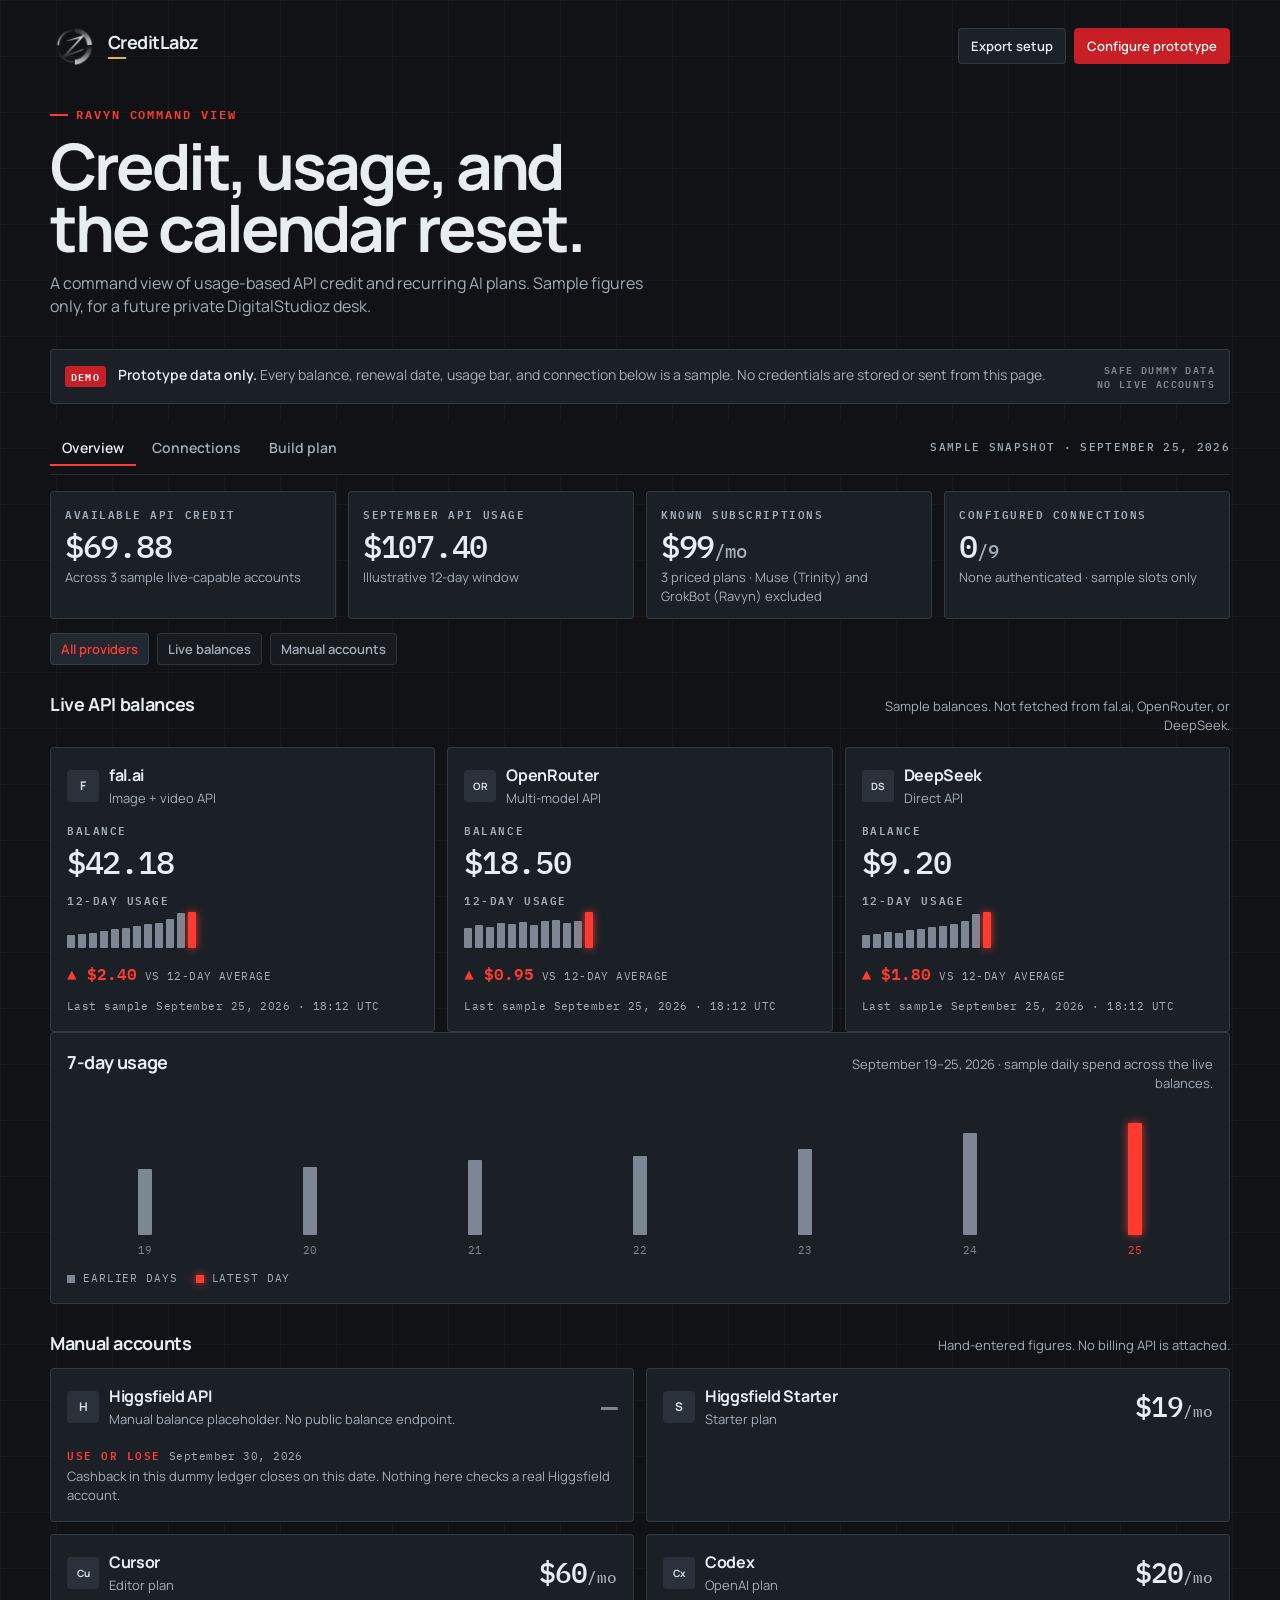
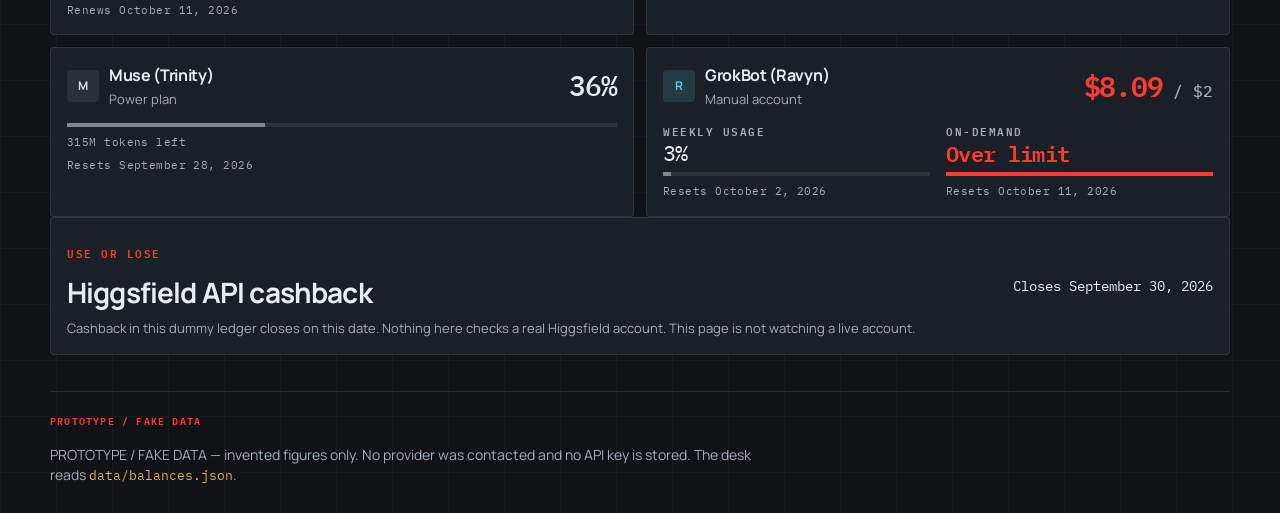
==== commit 7dfd0947: "Swap the displayed mark for the gray umbrella Z. Replace the ring logo and favicon with the locked t" ====
--- a/index.html
+++ b/index.html
@@ -9,7 +9,7 @@
   <meta property="og:title" content="CreditLabz — prototype (fake data)" />
   <meta property="og:description" content="Ravyn bake-off desk with invented balances, usage bars, and calendar reset dates." />
   <title>CreditLabz — prototype (fake data)</title>
-  <link rel="icon" href="favicon.svg" type="image/svg+xml" />
+  <link rel="icon" href="assets/logo.png" type="image/png" />
   <link rel="preconnect" href="https://fonts.googleapis.com" />
   <link rel="preconnect" href="https://fonts.gstatic.com" crossorigin />
   <link href="https://fonts.googleapis.com/css2?family=IBM+Plex+Mono:wght@500;600&family=Manrope:wght@400;500;600;700;800&display=swap" rel="stylesheet" />
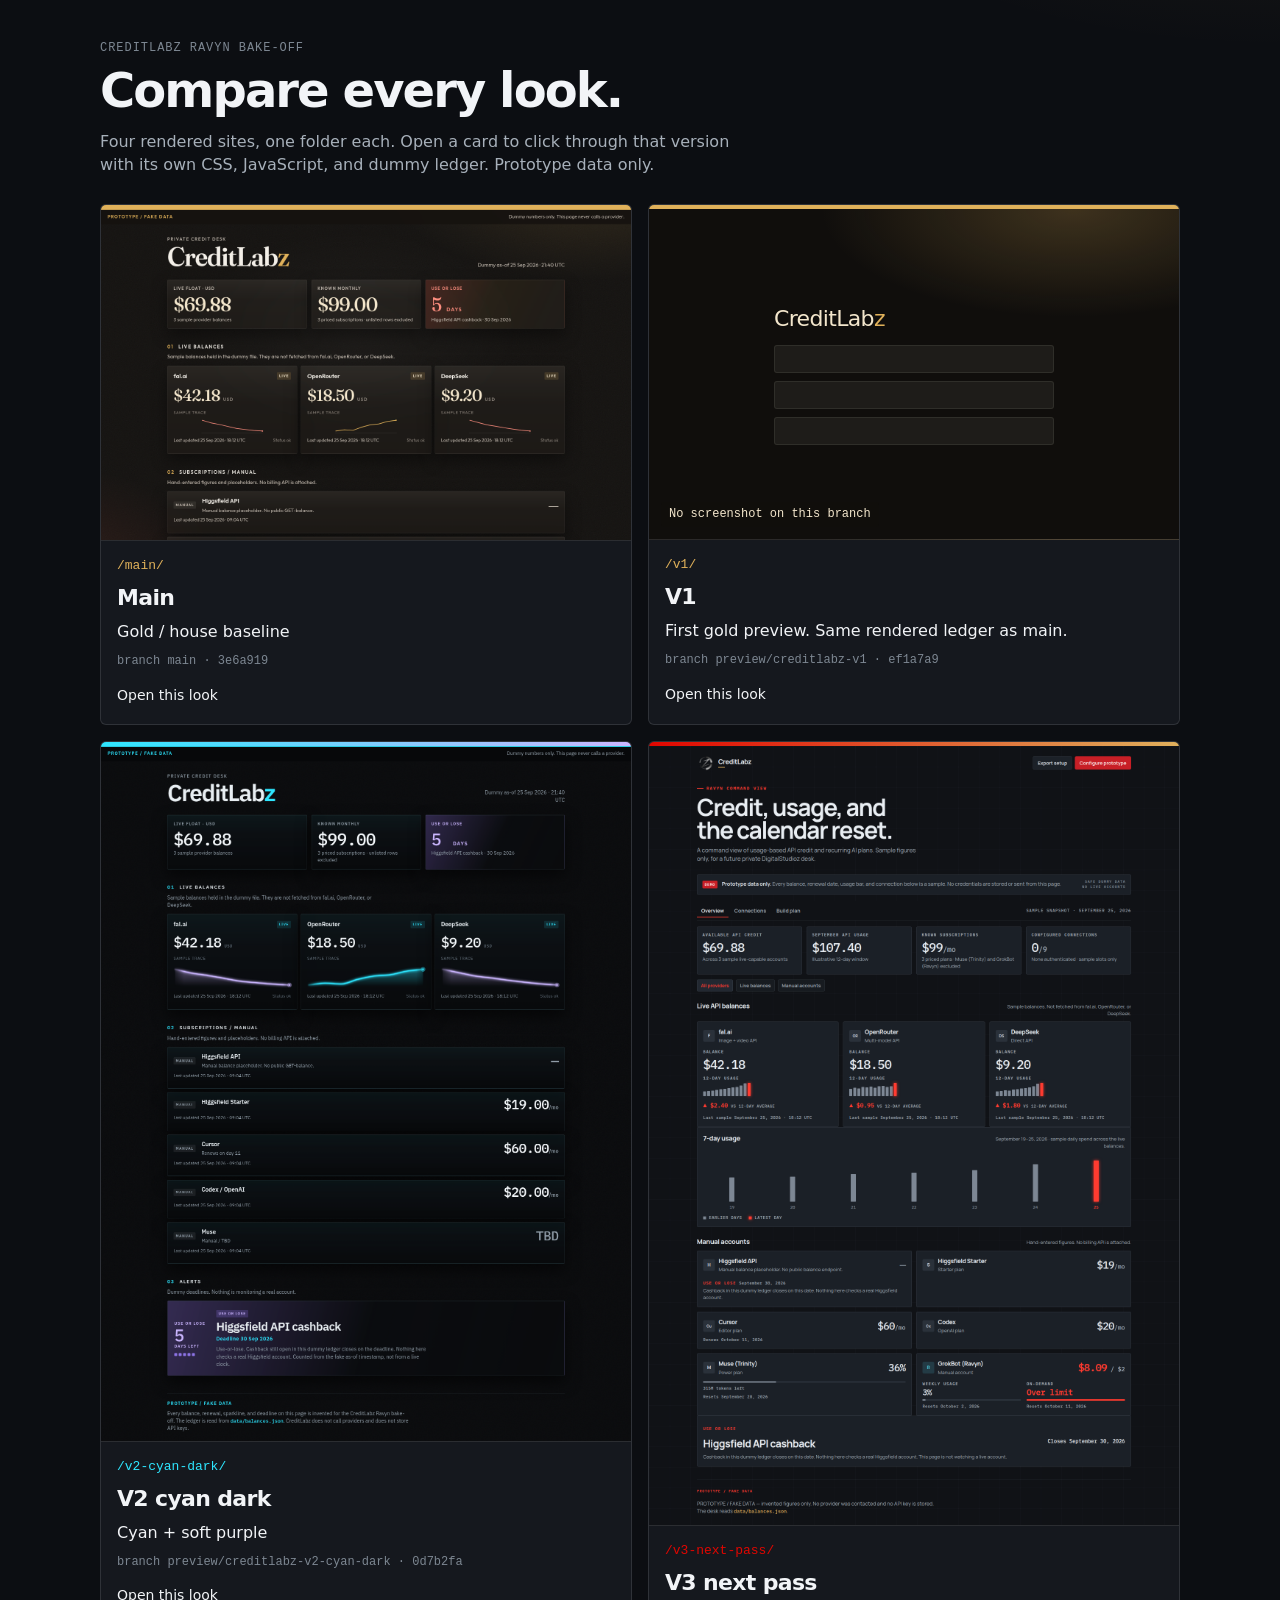
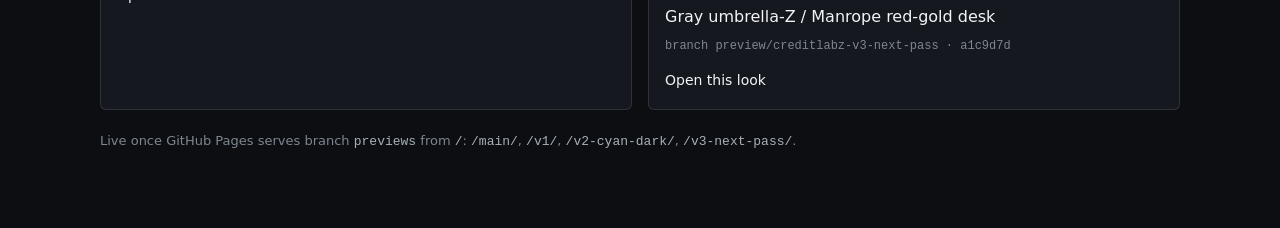
==== commit 65f57c91: "Publish a compare gallery with a static copy of each Ravyn look. Snapshot main, v1, v2 cyan-dark, an" ====
--- a/index.html
+++ b/index.html
@@ -4,140 +4,296 @@
   <meta charset="utf-8" />
   <meta name="viewport" content="width=device-width, initial-scale=1" />
   <meta name="robots" content="noindex, nofollow" />
-  <meta name="description" content="CreditLabz prototype. Fake API balances only. No provider calls and no API keys." />
-  <meta name="theme-color" content="#101216" />
-  <meta property="og:title" content="CreditLabz — prototype (fake data)" />
-  <meta property="og:description" content="Ravyn bake-off desk with invented balances, usage bars, and calendar reset dates." />
-  <title>CreditLabz — prototype (fake data)</title>
-  <link rel="icon" href="assets/logo.png" type="image/png" />
-  <link rel="preconnect" href="https://fonts.googleapis.com" />
-  <link rel="preconnect" href="https://fonts.gstatic.com" crossorigin />
-  <link href="https://fonts.googleapis.com/css2?family=IBM+Plex+Mono:wght@500;600&family=Manrope:wght@400;500;600;700;800&display=swap" rel="stylesheet" />
-  <link rel="stylesheet" href="css/styles.css" />
+  <meta name="description" content="Compare every CreditLabz Ravyn look as a rendered site." />
+  <meta name="theme-color" content="#0c0e12" />
+  <title>CreditLabz Ravyn — compare looks</title>
+  <style>
+    :root {
+      color-scheme: dark;
+      --bg: #0c0e12;
+      --card: #15181e;
+      --ink: #f2f4f7;
+      --muted: #a7b0ba;
+      --faint: #7d8792;
+      --line: rgba(232, 236, 242, 0.12);
+      --sans: "Segoe UI", system-ui, sans-serif;
+      --mono: ui-monospace, "SFMono-Regular", Menlo, Consolas, monospace;
+    }
+
+    * { box-sizing: border-box; }
+
+    body {
+      margin: 0;
+      min-height: 100vh;
+      background:
+        radial-gradient(900px 420px at 100% -10%, rgba(224, 177, 90, 0.08), transparent 55%),
+        var(--bg);
+      color: var(--ink);
+      font-family: var(--sans);
+      font-size: 16px;
+      line-height: 1.45;
+    }
+
+    a { color: inherit; }
+
+    .wrap {
+      width: min(1080px, calc(100% - 32px));
+      margin: 0 auto;
+      padding: 40px 0 64px;
+    }
+
+    .skip {
+      position: absolute;
+      left: 12px;
+      top: -48px;
+      z-index: 5;
+      padding: 8px 10px;
+      background: #f2f4f7;
+      color: #111;
+      text-decoration: none;
+    }
+
+    .skip:focus { top: 8px; }
+
+    header h1 {
+      margin: 8px 0 0;
+      font-size: clamp(32px, 5vw, 48px);
+      font-weight: 650;
+      letter-spacing: -0.04em;
+      line-height: 1.05;
+    }
+
+    .kicker {
+      margin: 0;
+      color: var(--faint);
+      font-family: var(--mono);
+      font-size: 12px;
+      letter-spacing: 0.08em;
+      text-transform: uppercase;
+    }
+
+    .lede {
+      max-width: 62ch;
+      margin: 14px 0 0;
+      color: var(--muted);
+    }
+
+    .grid {
+      display: grid;
+      grid-template-columns: repeat(2, minmax(0, 1fr));
+      gap: 16px;
+      margin-top: 28px;
+    }
+
+    .card {
+      display: flex;
+      flex-direction: column;
+      min-height: 100%;
+      overflow: hidden;
+      border: 1px solid var(--line);
+      border-radius: 6px;
+      background: var(--card);
+      text-decoration: none;
+      --accent: #e0b15a;
+      --accent-2: var(--accent);
+    }
+
+    .card:hover { border-color: rgba(242, 244, 247, 0.28); }
+    .card:focus-visible {
+      outline: 2px solid var(--accent);
+      outline-offset: 3px;
+    }
+
+    .rail {
+      height: 4px;
+      background: linear-gradient(90deg, var(--accent), var(--accent-2));
+    }
+
+    .shot {
+      position: relative;
+      aspect-ratio: 16 / 10;
+      background: #101216;
+      border-bottom: 1px solid var(--line);
+    }
+
+    .shot img {
+      display: block;
+      width: 100%;
+      height: 100%;
+      object-fit: cover;
+      object-position: top center;
+    }
+
+    .shot-missing {
+      display: grid;
+      place-items: center;
+      background:
+        radial-gradient(420px 180px at 80% 0%, rgba(224, 177, 90, 0.22), transparent 60%),
+        #100e0c;
+      color: #f3e6cc;
+    }
+
+    .mock {
+      width: min(78%, 280px);
+    }
+
+    .mock p {
+      margin: 0 0 10px;
+      font-size: 22px;
+      letter-spacing: -0.03em;
+    }
+
+    .mock p span { color: #e0b15a; }
+
+    .mock i {
+      display: block;
+      height: 28px;
+      margin-top: 8px;
+      border-radius: 3px;
+      background: rgba(255, 246, 232, 0.06);
+      border: 1px solid rgba(255, 244, 230, 0.08);
+    }
+
+    .missing {
+      position: absolute;
+      left: 12px;
+      bottom: 12px;
+      margin: 0;
+      padding: 4px 8px;
+      border-radius: 3px;
+      background: rgba(16, 14, 12, 0.82);
+      color: #f3e6cc;
+      font-family: var(--mono);
+      font-size: 12px;
+    }
+
+    .meta { padding: 16px 16px 18px; }
+
+    .path {
+      margin: 0;
+      color: var(--accent);
+      font-family: var(--mono);
+      font-size: 13px;
+    }
+
+    .meta h2 {
+      margin: 6px 0 0;
+      font-size: 22px;
+      letter-spacing: -0.03em;
+    }
+
+    .label {
+      margin: 6px 0 0;
+      color: var(--ink);
+    }
+
+    .src {
+      margin: 10px 0 0;
+      color: var(--faint);
+      font-family: var(--mono);
+      font-size: 12px;
+    }
+
+    .open {
+      display: inline-block;
+      margin-top: 14px;
+      color: var(--ink);
+      font-size: 14px;
+    }
+
+    .card:hover .open { text-decoration: underline; }
+
+    footer {
+      margin-top: 22px;
+      color: var(--faint);
+      font-size: 13px;
+    }
+
+    footer code {
+      font-family: var(--mono);
+      color: var(--muted);
+    }
+
+    @media (max-width: 760px) {
+      .grid { grid-template-columns: 1fr; }
+      .wrap { padding-top: 28px; }
+    }
+  </style>
 </head>
 <body>
-  <a class="skip" href="#main">Skip to desk</a>
-  <div class="page">
-    <header class="topbar">
-      <a class="brand" href="#overview">
-        <img class="logo" src="assets/logo.png" width="48" height="48" alt="" />
-        <span class="brand-lockup">
-          <span class="brand-name">CreditLabz</span>
-          <span class="gold-tick" aria-hidden="true"></span>
-        </span>
-      </a>
-      <div class="top-actions">
-        <button type="button" class="btn" id="export-btn">Export setup</button>
-        <button type="button" class="btn btn-lead" id="configure-btn">Configure prototype</button>
-      </div>
+  <a class="skip" href="#looks">Skip to looks</a>
+  <div class="wrap">
+    <header>
+      <p class="kicker">CreditLabz Ravyn bake-off</p>
+      <h1>Compare every look.</h1>
+      <p class="lede">Four rendered sites, one folder each. Open a card to click through that version with its own CSS, JavaScript, and dummy ledger. Prototype data only.</p>
     </header>
 
-    <main id="main">
-      <section class="hero">
-        <p class="kicker"><span class="kicker-rule" aria-hidden="true"></span>Ravyn command view</p>
-        <h1>Credit, usage, and<br />the calendar reset.</h1>
-        <p class="lede">A command view of usage-based API credit and recurring AI plans. Sample figures only, for a future private DigitalStudioz desk.</p>
-      </section>
-
-      <p class="demo" role="status">
-        <span class="demo-main">
-          <span class="stamp">Demo</span>
-          <span class="demo-copy"><strong>Prototype data only.</strong> Every balance, renewal date, usage bar, and connection below is a sample. No credentials are stored or sent from this page.</span>
-        </span>
-        <span class="demo-side">
-          <span>Safe dummy data</span>
-          <span>No live accounts</span>
-        </span>
-      </p>
-
-      <div class="tabbar">
-        <div class="tablist" role="tablist" aria-label="Desk sections">
-          <button type="button" class="tab" id="tab-overview" role="tab" aria-selected="true" aria-controls="panel-overview" data-tab="overview" tabindex="0">Overview</button>
-          <button type="button" class="tab" id="tab-connections" role="tab" aria-selected="false" aria-controls="panel-connections" data-tab="connections" tabindex="-1">Connections</button>
-          <button type="button" class="tab" id="tab-build" role="tab" aria-selected="false" aria-controls="panel-build" data-tab="build" tabindex="-1">Build plan</button>
-        </div>
-        <p class="snapshot" id="snapshot">Sample snapshot</p>
-      </div>
-
-      <div class="panel" id="panel-overview" role="tabpanel" aria-labelledby="tab-overview" data-filter="all">
-        <section class="metrics" id="metrics" aria-label="Summary">
-          <p class="loading">Loading dummy ledger…</p>
-        </section>
-
-        <div class="filters" id="filters" role="group" aria-label="Filter accounts">
-          <button type="button" class="filter" data-filter="all" aria-pressed="true">All providers</button>
-          <button type="button" class="filter" data-filter="live" aria-pressed="false">Live balances</button>
-          <button type="button" class="filter" data-filter="manual" aria-pressed="false">Manual accounts</button>
-        </div>
-
-        <section class="block is-live-block" id="live-section" aria-labelledby="live-heading">
-          <div class="section-head">
-            <h2 id="live-heading">Live API balances</h2>
-            <p>Sample balances. Not fetched from fal.ai, OpenRouter, or DeepSeek.</p>
+    <main id="looks" class="grid">
+      <a class="card" href="main/" style="--accent:#e0b15a">
+        <div class="rail"></div>
+        <div class="shot">
+          <img src="main/assets/screenshot.png" alt="Gold CreditLabz ledger on charcoal, with glass balance cards and a red alert." />
+        </div>
+        <div class="meta">
+          <p class="path">/main/</p>
+          <h2>Main</h2>
+          <p class="label">Gold / house baseline</p>
+          <p class="src">branch main · 3e6a919</p>
+          <span class="open">Open this look</span>
+        </div>
+      </a>
+
+      <a class="card" href="v1/" style="--accent:#e0b15a">
+        <div class="rail"></div>
+        <div class="shot shot-missing">
+          <div class="mock" aria-hidden="true">
+            <p>CreditLab<span>z</span></p>
+            <i></i><i></i><i></i>
           </div>
-          <div class="live-grid" id="live-grid"></div>
-        </section>
-
-        <section class="block is-live-block" id="week-section" aria-labelledby="week-heading">
-          <div class="card week-card">
-            <div class="section-head tight">
-              <h2 id="week-heading">7-day usage</h2>
-              <p id="week-range">Sample daily spend across the live balances.</p>
-            </div>
-            <div class="week" id="week-chart"></div>
-            <p class="legend" id="week-legend">
-              <span class="swatch" aria-hidden="true"></span> Earlier days
-              <span class="swatch is-latest" aria-hidden="true"></span> Latest day
-            </p>
-          </div>
-        </section>
-
-        <section class="block is-manual-block" id="manual-section" aria-labelledby="manual-heading">
-          <div class="section-head">
-            <h2 id="manual-heading">Manual accounts</h2>
-            <p>Hand-entered figures. No billing API is attached.</p>
-          </div>
-          <div class="manual-grid" id="manual-grid"></div>
-        </section>
-
-        <section class="block is-manual-block" id="alert-section" aria-labelledby="alert-heading">
-          <h2 class="sr" id="alert-heading">Alerts</h2>
-          <div id="alert-list"></div>
-        </section>
-      </div>
-
-      <div class="panel" id="panel-connections" role="tabpanel" aria-labelledby="tab-connections" hidden>
-        <div class="section-head">
-          <h2>Connections</h2>
-          <p id="conn-count">Sample slots. None are authenticated.</p>
-        </div>
-        <div class="stack" id="conn-list"></div>
-        <div class="section-head">
-          <h2>Access model</h2>
-          <p>How a later private desk would reach each account.</p>
-        </div>
-        <div class="model-grid" id="access-model"></div>
-      </div>
-
-      <div class="panel" id="panel-build" role="tabpanel" aria-labelledby="tab-build" hidden>
-        <div class="section-head">
-          <h2>Build plan</h2>
-          <p>What this prototype is holding the place for.</p>
-        </div>
-        <div id="build-list"></div>
-      </div>
+          <p class="missing">No screenshot on this branch</p>
+        </div>
+        <div class="meta">
+          <p class="path">/v1/</p>
+          <h2>V1</h2>
+          <p class="label">First gold preview. Same rendered ledger as main.</p>
+          <p class="src">branch preview/creditlabz-v1 · ef1a7a9</p>
+          <span class="open">Open this look</span>
+        </div>
+      </a>
+
+      <a class="card" href="v2-cyan-dark/" style="--accent:#2ee6ff; --accent-2:#cbb6ff">
+        <div class="rail"></div>
+        <div class="shot">
+          <img src="v2-cyan-dark/assets/screenshot.png" alt="Near-black CreditLabz ledger with cyan type and soft purple sparklines." />
+        </div>
+        <div class="meta">
+          <p class="path">/v2-cyan-dark/</p>
+          <h2>V2 cyan dark</h2>
+          <p class="label">Cyan + soft purple</p>
+          <p class="src">branch preview/creditlabz-v2-cyan-dark · 0d7b2fa</p>
+          <span class="open">Open this look</span>
+        </div>
+      </a>
+
+      <a class="card" href="v3-next-pass/" style="--accent:#e10600; --accent-2:#e0b05c">
+        <div class="rail"></div>
+        <div class="shot">
+          <img src="v3-next-pass/assets/screenshot.png" alt="Gray CreditLabz desk with a red umbrella Z, Manrope type, and gold micro accents." />
+        </div>
+        <div class="meta">
+          <p class="path">/v3-next-pass/</p>
+          <h2>V3 next pass</h2>
+          <p class="label">Gray umbrella-Z / Manrope red-gold desk</p>
+          <p class="src">branch preview/creditlabz-v3-next-pass · a1c9d7d</p>
+          <span class="open">Open this look</span>
+        </div>
+      </a>
     </main>
 
-    <footer class="colophon">
-      <p class="stamp stamp-quiet">Prototype / fake data</p>
-      <p id="footer-note">Every balance, renewal date, usage bar, and connection on this page is invented for the CreditLabz Ravyn bake-off. The desk reads <code>data/balances.json</code>. CreditLabz does not call providers and does not store API keys.</p>
+    <footer>
+      <p>Live once GitHub Pages serves branch <code>previews</code> from <code>/</code>: <code>/main/</code>, <code>/v1/</code>, <code>/v2-cyan-dark/</code>, <code>/v3-next-pass/</code>.</p>
     </footer>
   </div>
-
-  <dialog id="config-dialog" aria-labelledby="config-title"></dialog>
-  <noscript>
-    <p class="demo">JavaScript is required to paint the dummy ledger from data/balances.json.</p>
-  </noscript>
-  <script src="js/app.js" defer></script>
 </body>
 </html>
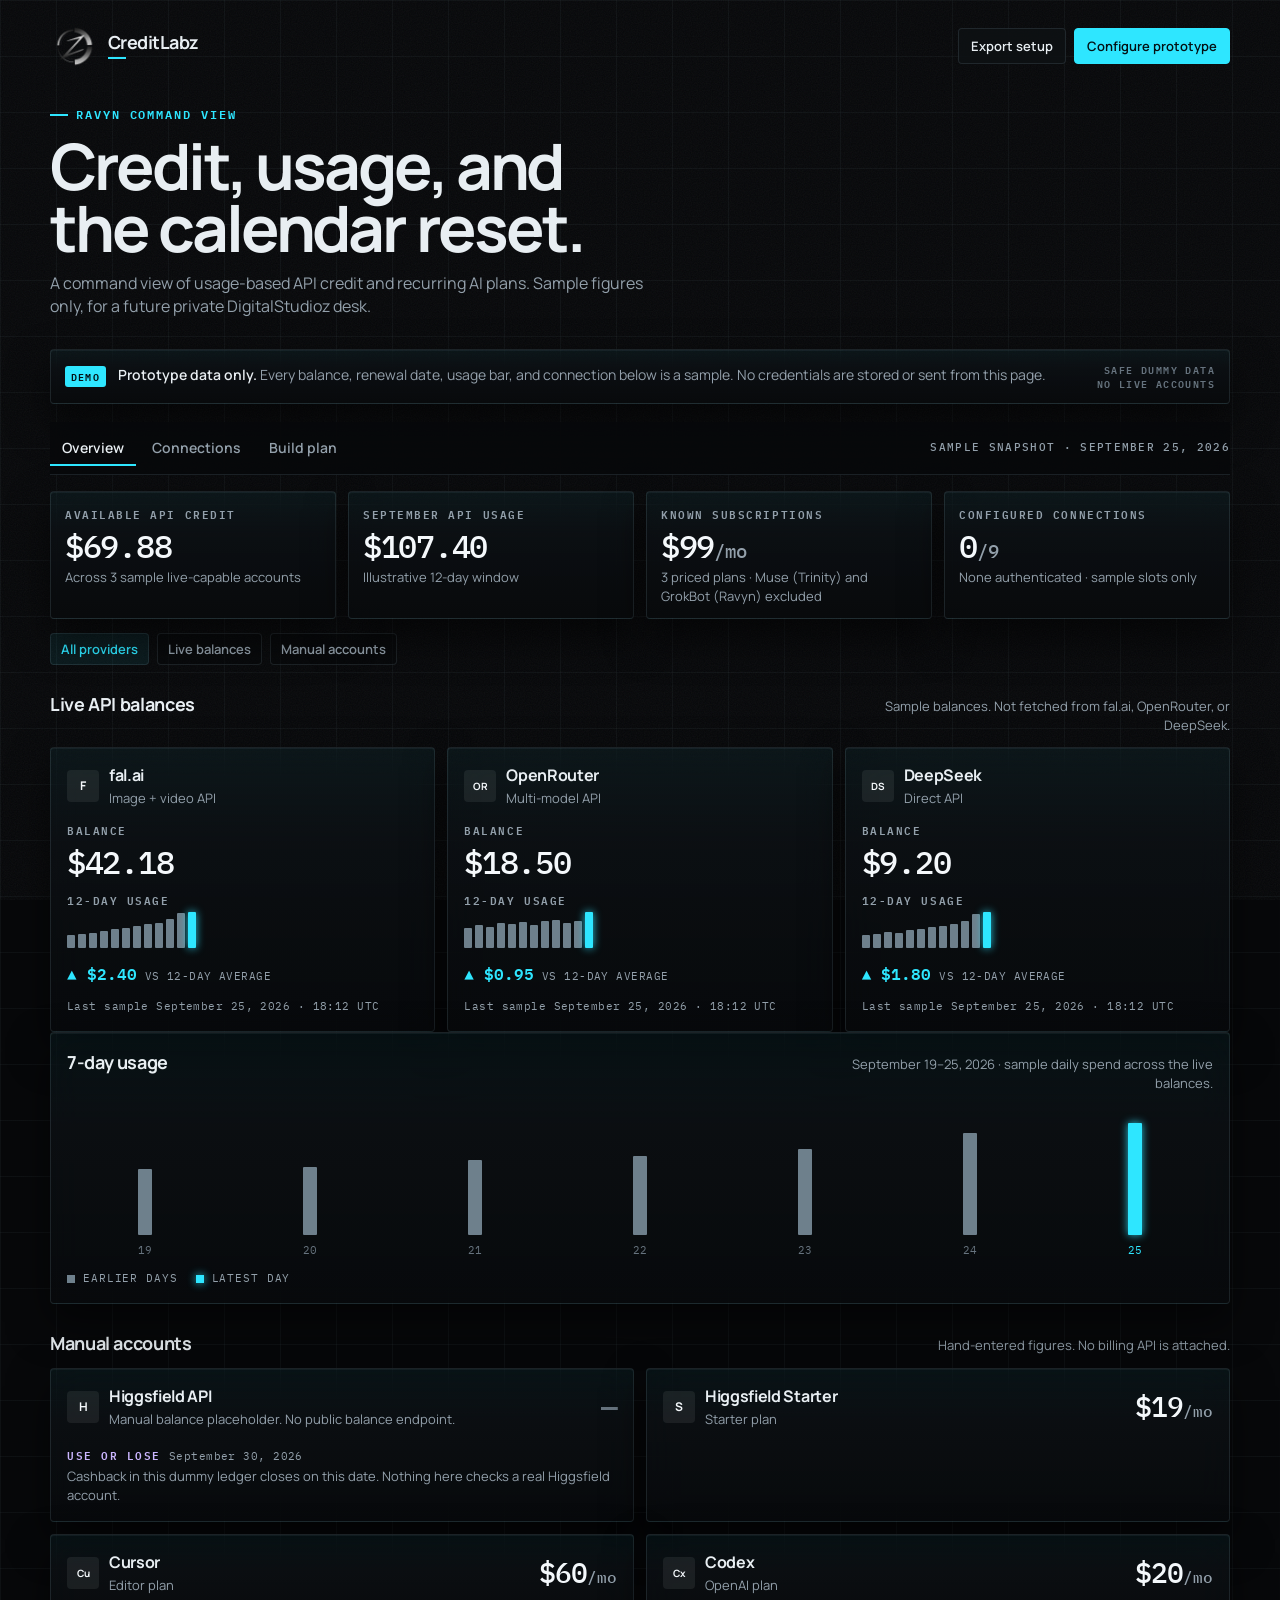
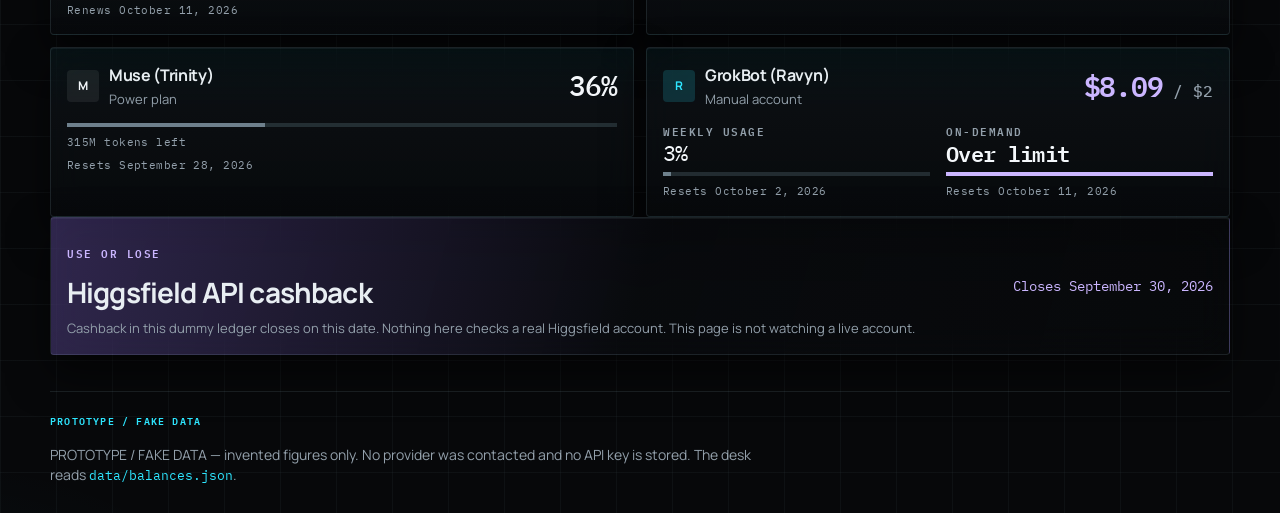
==== commit cd44cb43: "Tint the v3 desk with the v2 cyan-dark palette. Cyan leads the command desk and violet marks urgency" ====
--- a/index.html
+++ b/index.html
@@ -4,296 +4,140 @@
   <meta charset="utf-8" />
   <meta name="viewport" content="width=device-width, initial-scale=1" />
   <meta name="robots" content="noindex, nofollow" />
-  <meta name="description" content="Compare every CreditLabz Ravyn look as a rendered site." />
-  <meta name="theme-color" content="#0c0e12" />
-  <title>CreditLabz Ravyn — compare looks</title>
-  <style>
-    :root {
-      color-scheme: dark;
-      --bg: #0c0e12;
-      --card: #15181e;
-      --ink: #f2f4f7;
-      --muted: #a7b0ba;
-      --faint: #7d8792;
-      --line: rgba(232, 236, 242, 0.12);
-      --sans: "Segoe UI", system-ui, sans-serif;
-      --mono: ui-monospace, "SFMono-Regular", Menlo, Consolas, monospace;
-    }
-
-    * { box-sizing: border-box; }
-
-    body {
-      margin: 0;
-      min-height: 100vh;
-      background:
-        radial-gradient(900px 420px at 100% -10%, rgba(224, 177, 90, 0.08), transparent 55%),
-        var(--bg);
-      color: var(--ink);
-      font-family: var(--sans);
-      font-size: 16px;
-      line-height: 1.45;
-    }
-
-    a { color: inherit; }
-
-    .wrap {
-      width: min(1080px, calc(100% - 32px));
-      margin: 0 auto;
-      padding: 40px 0 64px;
-    }
-
-    .skip {
-      position: absolute;
-      left: 12px;
-      top: -48px;
-      z-index: 5;
-      padding: 8px 10px;
-      background: #f2f4f7;
-      color: #111;
-      text-decoration: none;
-    }
-
-    .skip:focus { top: 8px; }
-
-    header h1 {
-      margin: 8px 0 0;
-      font-size: clamp(32px, 5vw, 48px);
-      font-weight: 650;
-      letter-spacing: -0.04em;
-      line-height: 1.05;
-    }
-
-    .kicker {
-      margin: 0;
-      color: var(--faint);
-      font-family: var(--mono);
-      font-size: 12px;
-      letter-spacing: 0.08em;
-      text-transform: uppercase;
-    }
-
-    .lede {
-      max-width: 62ch;
-      margin: 14px 0 0;
-      color: var(--muted);
-    }
-
-    .grid {
-      display: grid;
-      grid-template-columns: repeat(2, minmax(0, 1fr));
-      gap: 16px;
-      margin-top: 28px;
-    }
-
-    .card {
-      display: flex;
-      flex-direction: column;
-      min-height: 100%;
-      overflow: hidden;
-      border: 1px solid var(--line);
-      border-radius: 6px;
-      background: var(--card);
-      text-decoration: none;
-      --accent: #e0b15a;
-      --accent-2: var(--accent);
-    }
-
-    .card:hover { border-color: rgba(242, 244, 247, 0.28); }
-    .card:focus-visible {
-      outline: 2px solid var(--accent);
-      outline-offset: 3px;
-    }
-
-    .rail {
-      height: 4px;
-      background: linear-gradient(90deg, var(--accent), var(--accent-2));
-    }
-
-    .shot {
-      position: relative;
-      aspect-ratio: 16 / 10;
-      background: #101216;
-      border-bottom: 1px solid var(--line);
-    }
-
-    .shot img {
-      display: block;
-      width: 100%;
-      height: 100%;
-      object-fit: cover;
-      object-position: top center;
-    }
-
-    .shot-missing {
-      display: grid;
-      place-items: center;
-      background:
-        radial-gradient(420px 180px at 80% 0%, rgba(224, 177, 90, 0.22), transparent 60%),
-        #100e0c;
-      color: #f3e6cc;
-    }
-
-    .mock {
-      width: min(78%, 280px);
-    }
-
-    .mock p {
-      margin: 0 0 10px;
-      font-size: 22px;
-      letter-spacing: -0.03em;
-    }
-
-    .mock p span { color: #e0b15a; }
-
-    .mock i {
-      display: block;
-      height: 28px;
-      margin-top: 8px;
-      border-radius: 3px;
-      background: rgba(255, 246, 232, 0.06);
-      border: 1px solid rgba(255, 244, 230, 0.08);
-    }
-
-    .missing {
-      position: absolute;
-      left: 12px;
-      bottom: 12px;
-      margin: 0;
-      padding: 4px 8px;
-      border-radius: 3px;
-      background: rgba(16, 14, 12, 0.82);
-      color: #f3e6cc;
-      font-family: var(--mono);
-      font-size: 12px;
-    }
-
-    .meta { padding: 16px 16px 18px; }
-
-    .path {
-      margin: 0;
-      color: var(--accent);
-      font-family: var(--mono);
-      font-size: 13px;
-    }
-
-    .meta h2 {
-      margin: 6px 0 0;
-      font-size: 22px;
-      letter-spacing: -0.03em;
-    }
-
-    .label {
-      margin: 6px 0 0;
-      color: var(--ink);
-    }
-
-    .src {
-      margin: 10px 0 0;
-      color: var(--faint);
-      font-family: var(--mono);
-      font-size: 12px;
-    }
-
-    .open {
-      display: inline-block;
-      margin-top: 14px;
-      color: var(--ink);
-      font-size: 14px;
-    }
-
-    .card:hover .open { text-decoration: underline; }
-
-    footer {
-      margin-top: 22px;
-      color: var(--faint);
-      font-size: 13px;
-    }
-
-    footer code {
-      font-family: var(--mono);
-      color: var(--muted);
-    }
-
-    @media (max-width: 760px) {
-      .grid { grid-template-columns: 1fr; }
-      .wrap { padding-top: 28px; }
-    }
-  </style>
+  <meta name="description" content="CreditLabz prototype. Fake API balances only. No provider calls and no API keys." />
+  <meta name="theme-color" content="#07080a" />
+  <meta property="og:title" content="CreditLabz — prototype (fake data)" />
+  <meta property="og:description" content="Ravyn bake-off desk with invented balances, usage bars, and calendar reset dates." />
+  <title>CreditLabz — prototype (fake data)</title>
+  <link rel="icon" href="assets/logo.png" type="image/png" />
+  <link rel="preconnect" href="https://fonts.googleapis.com" />
+  <link rel="preconnect" href="https://fonts.gstatic.com" crossorigin />
+  <link href="https://fonts.googleapis.com/css2?family=IBM+Plex+Mono:wght@500;600&family=Manrope:wght@400;500;600;700;800&display=swap" rel="stylesheet" />
+  <link rel="stylesheet" href="css/styles.css" />
 </head>
 <body>
-  <a class="skip" href="#looks">Skip to looks</a>
-  <div class="wrap">
-    <header>
-      <p class="kicker">CreditLabz Ravyn bake-off</p>
-      <h1>Compare every look.</h1>
-      <p class="lede">Four rendered sites, one folder each. Open a card to click through that version with its own CSS, JavaScript, and dummy ledger. Prototype data only.</p>
+  <a class="skip" href="#main">Skip to desk</a>
+  <div class="page">
+    <header class="topbar">
+      <a class="brand" href="#overview">
+        <img class="logo" src="assets/logo.png" width="48" height="48" alt="" />
+        <span class="brand-lockup">
+          <span class="brand-name">CreditLabz</span>
+          <span class="brand-tick" aria-hidden="true"></span>
+        </span>
+      </a>
+      <div class="top-actions">
+        <button type="button" class="btn" id="export-btn">Export setup</button>
+        <button type="button" class="btn btn-lead" id="configure-btn">Configure prototype</button>
+      </div>
     </header>
 
-    <main id="looks" class="grid">
-      <a class="card" href="main/" style="--accent:#e0b15a">
-        <div class="rail"></div>
-        <div class="shot">
-          <img src="main/assets/screenshot.png" alt="Gold CreditLabz ledger on charcoal, with glass balance cards and a red alert." />
+    <main id="main">
+      <section class="hero">
+        <p class="kicker"><span class="kicker-rule" aria-hidden="true"></span>Ravyn command view</p>
+        <h1>Credit, usage, and<br />the calendar reset.</h1>
+        <p class="lede">A command view of usage-based API credit and recurring AI plans. Sample figures only, for a future private DigitalStudioz desk.</p>
+      </section>
+
+      <p class="demo" role="status">
+        <span class="demo-main">
+          <span class="stamp">Demo</span>
+          <span class="demo-copy"><strong>Prototype data only.</strong> Every balance, renewal date, usage bar, and connection below is a sample. No credentials are stored or sent from this page.</span>
+        </span>
+        <span class="demo-side">
+          <span>Safe dummy data</span>
+          <span>No live accounts</span>
+        </span>
+      </p>
+
+      <div class="tabbar">
+        <div class="tablist" role="tablist" aria-label="Desk sections">
+          <button type="button" class="tab" id="tab-overview" role="tab" aria-selected="true" aria-controls="panel-overview" data-tab="overview" tabindex="0">Overview</button>
+          <button type="button" class="tab" id="tab-connections" role="tab" aria-selected="false" aria-controls="panel-connections" data-tab="connections" tabindex="-1">Connections</button>
+          <button type="button" class="tab" id="tab-build" role="tab" aria-selected="false" aria-controls="panel-build" data-tab="build" tabindex="-1">Build plan</button>
         </div>
-        <div class="meta">
-          <p class="path">/main/</p>
-          <h2>Main</h2>
-          <p class="label">Gold / house baseline</p>
-          <p class="src">branch main · 3e6a919</p>
-          <span class="open">Open this look</span>
+        <p class="snapshot" id="snapshot">Sample snapshot</p>
+      </div>
+
+      <div class="panel" id="panel-overview" role="tabpanel" aria-labelledby="tab-overview" data-filter="all">
+        <section class="metrics" id="metrics" aria-label="Summary">
+          <p class="loading">Loading dummy ledger…</p>
+        </section>
+
+        <div class="filters" id="filters" role="group" aria-label="Filter accounts">
+          <button type="button" class="filter" data-filter="all" aria-pressed="true">All providers</button>
+          <button type="button" class="filter" data-filter="live" aria-pressed="false">Live balances</button>
+          <button type="button" class="filter" data-filter="manual" aria-pressed="false">Manual accounts</button>
         </div>
-      </a>
 
-      <a class="card" href="v1/" style="--accent:#e0b15a">
-        <div class="rail"></div>
-        <div class="shot shot-missing">
-          <div class="mock" aria-hidden="true">
-            <p>CreditLab<span>z</span></p>
-            <i></i><i></i><i></i>
+        <section class="block is-live-block" id="live-section" aria-labelledby="live-heading">
+          <div class="section-head">
+            <h2 id="live-heading">Live API balances</h2>
+            <p>Sample balances. Not fetched from fal.ai, OpenRouter, or DeepSeek.</p>
           </div>
-          <p class="missing">No screenshot on this branch</p>
+          <div class="live-grid" id="live-grid"></div>
+        </section>
+
+        <section class="block is-live-block" id="week-section" aria-labelledby="week-heading">
+          <div class="card week-card">
+            <div class="section-head tight">
+              <h2 id="week-heading">7-day usage</h2>
+              <p id="week-range">Sample daily spend across the live balances.</p>
+            </div>
+            <div class="week" id="week-chart"></div>
+            <p class="legend" id="week-legend">
+              <span class="swatch" aria-hidden="true"></span> Earlier days
+              <span class="swatch is-latest" aria-hidden="true"></span> Latest day
+            </p>
+          </div>
+        </section>
+
+        <section class="block is-manual-block" id="manual-section" aria-labelledby="manual-heading">
+          <div class="section-head">
+            <h2 id="manual-heading">Manual accounts</h2>
+            <p>Hand-entered figures. No billing API is attached.</p>
+          </div>
+          <div class="manual-grid" id="manual-grid"></div>
+        </section>
+
+        <section class="block is-manual-block" id="alert-section" aria-labelledby="alert-heading">
+          <h2 class="sr" id="alert-heading">Alerts</h2>
+          <div id="alert-list"></div>
+        </section>
+      </div>
+
+      <div class="panel" id="panel-connections" role="tabpanel" aria-labelledby="tab-connections" hidden>
+        <div class="section-head">
+          <h2>Connections</h2>
+          <p id="conn-count">Sample slots. None are authenticated.</p>
         </div>
-        <div class="meta">
-          <p class="path">/v1/</p>
-          <h2>V1</h2>
-          <p class="label">First gold preview. Same rendered ledger as main.</p>
-          <p class="src">branch preview/creditlabz-v1 · ef1a7a9</p>
-          <span class="open">Open this look</span>
+        <div class="stack" id="conn-list"></div>
+        <div class="section-head">
+          <h2>Access model</h2>
+          <p>How a later private desk would reach each account.</p>
         </div>
-      </a>
+        <div class="model-grid" id="access-model"></div>
+      </div>
 
-      <a class="card" href="v2-cyan-dark/" style="--accent:#2ee6ff; --accent-2:#cbb6ff">
-        <div class="rail"></div>
-        <div class="shot">
-          <img src="v2-cyan-dark/assets/screenshot.png" alt="Near-black CreditLabz ledger with cyan type and soft purple sparklines." />
+      <div class="panel" id="panel-build" role="tabpanel" aria-labelledby="tab-build" hidden>
+        <div class="section-head">
+          <h2>Build plan</h2>
+          <p>What this prototype is holding the place for.</p>
         </div>
-        <div class="meta">
-          <p class="path">/v2-cyan-dark/</p>
-          <h2>V2 cyan dark</h2>
-          <p class="label">Cyan + soft purple</p>
-          <p class="src">branch preview/creditlabz-v2-cyan-dark · 0d7b2fa</p>
-          <span class="open">Open this look</span>
-        </div>
-      </a>
-
-      <a class="card" href="v3-next-pass/" style="--accent:#e10600; --accent-2:#e0b05c">
-        <div class="rail"></div>
-        <div class="shot">
-          <img src="v3-next-pass/assets/screenshot.png" alt="Gray CreditLabz desk with a red umbrella Z, Manrope type, and gold micro accents." />
-        </div>
-        <div class="meta">
-          <p class="path">/v3-next-pass/</p>
-          <h2>V3 next pass</h2>
-          <p class="label">Gray umbrella-Z / Manrope red-gold desk</p>
-          <p class="src">branch preview/creditlabz-v3-next-pass · a1c9d7d</p>
-          <span class="open">Open this look</span>
-        </div>
-      </a>
+        <div id="build-list"></div>
+      </div>
     </main>
 
-    <footer>
-      <p>Live once GitHub Pages serves branch <code>previews</code> from <code>/</code>: <code>/main/</code>, <code>/v1/</code>, <code>/v2-cyan-dark/</code>, <code>/v3-next-pass/</code>.</p>
+    <footer class="colophon">
+      <p class="stamp stamp-quiet">Prototype / fake data</p>
+      <p id="footer-note">Every balance, renewal date, usage bar, and connection on this page is invented for the CreditLabz Ravyn bake-off. The desk reads <code>data/balances.json</code>. CreditLabz does not call providers and does not store API keys.</p>
     </footer>
   </div>
+
+  <dialog id="config-dialog" aria-labelledby="config-title"></dialog>
+  <noscript>
+    <p class="demo">JavaScript is required to paint the dummy ledger from data/balances.json.</p>
+  </noscript>
+  <script src="js/app.js" defer></script>
 </body>
 </html>
--- a/css/styles.css
+++ b/css/styles.css
@@ -0,0 +1,969 @@
+:root {
+  --bg: #07080a;
+  --ink: #e8eef2;
+  --muted: #93a0ab;
+  --faint: #66737e;
+  --figure: #f4f8fb;
+  --cyan: #2ee6ff;
+  --cyan-ink: #041014;
+  --violet: #cbb6ff;
+  --violet-deep: #8d74e6;
+  --glass: rgba(14, 18, 22, 0.72);
+  --edge: rgba(168, 214, 228, 0.12);
+  --line: var(--edge);
+  --shadow: 0 18px 40px rgba(0, 0, 0, 0.55);
+  --card-2: rgba(46, 230, 255, 0.08);
+  --bar: #6e808c;
+  --grokbot: var(--cyan);
+  --radius: 4px;
+  --sans: "Manrope", "Segoe UI", sans-serif;
+  --mono: "IBM Plex Mono", ui-monospace, "SFMono-Regular", Menlo, Consolas, monospace;
+  color-scheme: dark;
+}
+
+* { box-sizing: border-box; }
+
+html {
+  scroll-behavior: smooth;
+  background: var(--bg);
+}
+
+body {
+  margin: 0;
+  min-height: 100vh;
+  background-color: var(--bg);
+  background-image:
+    linear-gradient(rgba(168, 214, 228, 0.045) 1px, transparent 1px),
+    linear-gradient(90deg, rgba(168, 214, 228, 0.045) 1px, transparent 1px),
+    radial-gradient(880px 460px at 96% -14%, rgba(46, 230, 255, 0.11), transparent 58%),
+    radial-gradient(640px 420px at -6% 108%, rgba(46, 230, 255, 0.045), transparent 54%);
+  background-size: 56px 56px, 56px 56px, auto, auto;
+  color: var(--ink);
+  font-family: var(--sans);
+  font-size: 16px;
+  line-height: 1.45;
+}
+
+body::before {
+  content: "";
+  position: fixed;
+  inset: 0;
+  z-index: 0;
+  pointer-events: none;
+  opacity: 0.1;
+  background-image: url("data:image/svg+xml;utf8,<svg xmlns='http://www.w3.org/2000/svg' width='180' height='180'><filter id='n'><feTurbulence type='fractalNoise' baseFrequency='0.85' numOctaves='2' stitchTiles='stitch'/></filter><rect width='100%' height='100%' filter='url(%23n)' opacity='0.55'/></svg>");
+}
+
+::selection {
+  background: var(--cyan);
+  color: var(--cyan-ink);
+}
+
+a { color: inherit; }
+
+.page {
+  position: relative;
+  z-index: 1;
+  width: min(1180px, calc(100% - 40px));
+  margin: 0 auto;
+  padding-bottom: 28px;
+}
+
+.skip {
+  position: absolute;
+  left: 12px;
+  top: -48px;
+  z-index: 50;
+  padding: 8px 10px;
+  border-radius: var(--radius);
+  background: var(--cyan);
+  color: var(--cyan-ink);
+  text-decoration: none;
+}
+
+.skip:focus { top: 8px; }
+
+.topbar {
+  display: flex;
+  justify-content: space-between;
+  align-items: center;
+  gap: 16px 24px;
+  padding: 22px 0 8px;
+}
+
+.brand {
+  display: flex;
+  align-items: center;
+  gap: 10px;
+  color: inherit;
+  text-decoration: none;
+}
+
+.logo {
+  display: block;
+  width: 48px;
+  height: 48px;
+}
+
+.brand-name {
+  display: block;
+  font-weight: 700;
+  font-size: 18px;
+  letter-spacing: -0.03em;
+  line-height: 1;
+}
+
+.brand-tick {
+  display: block;
+  width: 18px;
+  height: 2px;
+  margin-top: 6px;
+  background: var(--cyan);
+}
+
+.top-actions {
+  display: flex;
+  flex-wrap: wrap;
+  gap: 8px;
+}
+
+.btn,
+.filter,
+.tab,
+.pick,
+.btn-text {
+  font: inherit;
+  cursor: pointer;
+}
+
+.btn {
+  border-radius: var(--radius);
+  border: 1px solid var(--edge);
+  background: var(--glass);
+  color: var(--ink);
+  font-weight: 600;
+  font-size: 13px;
+  padding: 8px 12px;
+  backdrop-filter: blur(12px);
+  -webkit-backdrop-filter: blur(12px);
+}
+
+.btn:hover { background: var(--card-2); }
+
+.btn-lead {
+  background: var(--cyan);
+  border-color: var(--cyan);
+  color: var(--cyan-ink);
+}
+
+.btn-lead:hover { background: #7af3ff; }
+
+.hero { padding: 28px 0 8px; }
+
+.kicker {
+  display: flex;
+  align-items: center;
+  gap: 8px;
+  margin: 0 0 12px;
+  color: var(--cyan);
+  font-family: var(--mono);
+  font-size: 12px;
+  font-weight: 600;
+  letter-spacing: 0.16em;
+  text-transform: uppercase;
+}
+
+.kicker-rule {
+  width: 18px;
+  height: 2px;
+  background: var(--cyan);
+}
+
+h1 {
+  margin: 0;
+  max-width: 16ch;
+  font-weight: 700;
+  font-size: clamp(40px, 5.4vw, 64px);
+  line-height: 0.96;
+  letter-spacing: -0.045em;
+}
+
+.lede {
+  max-width: 62ch;
+  margin: 14px 0 0;
+  color: var(--muted);
+  font-size: 16px;
+}
+
+.demo {
+  display: flex;
+  justify-content: space-between;
+  align-items: center;
+  gap: 16px 28px;
+  margin: 22px 0 0;
+  padding: 12px 14px;
+  background:
+    linear-gradient(180deg, rgba(46, 230, 255, 0.05), rgba(12, 16, 20, 0.82) 34%, rgba(8, 10, 12, 0.9));
+  border: 1px solid var(--edge);
+  border-radius: var(--radius);
+  box-shadow:
+    inset 0 1px 0 rgba(190, 230, 242, 0.06),
+    var(--shadow);
+  backdrop-filter: blur(18px) saturate(1.15);
+  -webkit-backdrop-filter: blur(18px) saturate(1.15);
+}
+
+.demo-main {
+  display: flex;
+  align-items: flex-start;
+  gap: 12px;
+}
+
+.stamp {
+  flex: none;
+  margin-top: 1px;
+  padding: 4px 6px;
+  border-radius: 3px;
+  background: var(--cyan);
+  color: var(--cyan-ink);
+  font-family: var(--mono);
+  font-size: 10px;
+  font-weight: 600;
+  letter-spacing: 0.12em;
+  line-height: 1.3;
+  text-transform: uppercase;
+}
+
+.stamp-quiet {
+  display: inline-block;
+  background: transparent;
+  color: var(--cyan);
+  padding: 0;
+}
+
+.demo-copy {
+  color: var(--muted);
+  font-size: 14px;
+}
+
+.demo-copy strong {
+  color: var(--ink);
+  font-weight: 600;
+}
+
+.demo-side {
+  display: flex;
+  flex-direction: column;
+  align-items: flex-end;
+  color: var(--faint);
+  font-family: var(--mono);
+  font-size: 10px;
+  font-weight: 600;
+  letter-spacing: 0.14em;
+  text-transform: uppercase;
+  white-space: nowrap;
+}
+
+.tabbar {
+  position: sticky;
+  top: 0;
+  z-index: 20;
+  display: flex;
+  justify-content: space-between;
+  align-items: center;
+  gap: 12px 20px;
+  margin-top: 18px;
+  padding: 8px 0;
+  background: rgba(7, 8, 10, 0.9);
+  border-bottom: 1px solid var(--edge);
+  backdrop-filter: blur(16px);
+  -webkit-backdrop-filter: blur(16px);
+}
+
+.tablist {
+  display: flex;
+  gap: 4px;
+}
+
+.tab {
+  border: 0;
+  border-bottom: 2px solid transparent;
+  border-radius: var(--radius) var(--radius) 0 0;
+  background: transparent;
+  color: var(--muted);
+  font-weight: 600;
+  font-size: 14px;
+  padding: 8px 12px 6px;
+}
+
+.tab[aria-selected="true"] {
+  color: var(--ink);
+  border-bottom-color: var(--cyan);
+}
+
+.tab:hover { color: var(--ink); }
+
+.snapshot {
+  margin: 0;
+  color: var(--faint);
+  font-family: var(--mono);
+  font-size: 11px;
+  font-weight: 500;
+  letter-spacing: 0.12em;
+  text-transform: uppercase;
+}
+
+.panel { padding-top: 16px; }
+
+.metrics {
+  display: grid;
+  grid-template-columns: repeat(4, minmax(0, 1fr));
+  gap: 12px;
+}
+
+.metric,
+.card,
+.conn,
+.model {
+  background:
+    linear-gradient(180deg, rgba(46, 230, 255, 0.05), rgba(12, 16, 20, 0.82) 34%, rgba(8, 10, 12, 0.9));
+  border: 1px solid var(--edge);
+  border-radius: var(--radius);
+  box-shadow:
+    inset 0 1px 0 rgba(190, 230, 242, 0.06),
+    var(--shadow);
+  backdrop-filter: blur(18px) saturate(1.15);
+  -webkit-backdrop-filter: blur(18px) saturate(1.15);
+}
+
+.metric { padding: 14px 14px 12px; }
+
+.eyebrow {
+  margin: 0;
+  color: var(--muted);
+  font-family: var(--mono);
+  font-size: 11px;
+  font-weight: 600;
+  letter-spacing: 0.14em;
+  text-transform: uppercase;
+}
+
+.figure {
+  margin: 8px 0 0;
+  color: var(--figure);
+  font-family: var(--mono);
+  font-weight: 500;
+  font-size: clamp(26px, 2.5vw, 34px);
+  letter-spacing: -0.04em;
+  line-height: 1;
+  font-variant-numeric: tabular-nums;
+}
+
+.figure .of,
+.figure .per,
+.account-figure .per {
+  color: var(--muted);
+  font-size: 0.58em;
+  letter-spacing: 0;
+}
+
+.meta,
+.blurb,
+.model p,
+.plan p,
+.alert-copy,
+.detail-note,
+.dialog-note {
+  margin: 6px 0 0;
+  color: var(--muted);
+  font-size: 13px;
+}
+
+.filters {
+  display: flex;
+  flex-wrap: wrap;
+  gap: 8px;
+  margin-top: 14px;
+}
+
+.filter {
+  border: 1px solid var(--edge);
+  border-radius: var(--radius);
+  background: rgba(8, 10, 12, 0.55);
+  color: var(--muted);
+  font-weight: 600;
+  font-size: 13px;
+  padding: 6px 10px;
+}
+
+.filter[aria-pressed="true"] {
+  background: var(--card-2);
+  color: var(--cyan);
+}
+
+.section-head {
+  display: flex;
+  justify-content: space-between;
+  align-items: baseline;
+  gap: 12px 24px;
+  margin: 26px 0 12px;
+}
+
+.section-head.tight { margin: 0; }
+
+.section-head h2,
+.model h3,
+.plan h3,
+.alert h3,
+.account h3,
+.conn h3,
+.live-card h3 {
+  margin: 0;
+  font-size: 18px;
+  font-weight: 700;
+  letter-spacing: -0.02em;
+}
+
+.account h3,
+.conn h3,
+.live-card h3 { font-size: 16px; }
+
+.section-head p {
+  margin: 0;
+  max-width: 46ch;
+  color: var(--muted);
+  font-size: 13px;
+  text-align: right;
+}
+
+.live-grid,
+.manual-grid,
+.model-grid {
+  display: grid;
+  gap: 12px;
+}
+
+.live-grid { grid-template-columns: repeat(3, minmax(0, 1fr)); }
+
+.manual-grid,
+.model-grid { grid-template-columns: repeat(2, minmax(0, 1fr)); }
+
+.model-grid { grid-template-columns: repeat(3, minmax(0, 1fr)); }
+
+.live-card,
+.account,
+.model,
+.week-card { padding: 16px; }
+
+.live-card {
+  display: flex;
+  flex-direction: column;
+  gap: 14px;
+}
+
+.account-top {
+  display: grid;
+  grid-template-columns: auto minmax(0, 1fr) auto;
+  gap: 10px;
+  align-items: center;
+}
+
+.mark {
+  display: inline-grid;
+  place-items: center;
+  width: 32px;
+  height: 32px;
+  border-radius: var(--radius);
+  background: rgba(232, 238, 242, 0.08);
+  color: var(--figure);
+  font-weight: 700;
+  font-size: 12px;
+  letter-spacing: -0.03em;
+  line-height: 1;
+}
+
+.mark-wide {
+  font-size: 10px;
+  letter-spacing: 0;
+}
+
+.is-grokbot .mark {
+  background: rgba(46, 230, 255, 0.16);
+  color: var(--cyan);
+}
+
+.blurb { margin: 2px 0 0; }
+
+.bars {
+  display: flex;
+  align-items: flex-end;
+  gap: 3px;
+  height: 40px;
+}
+
+.bar,
+.week-bar {
+  display: block;
+  width: 8px;
+  border-radius: 1px;
+  background: var(--bar);
+}
+
+.bar.is-latest,
+.week-bar.is-latest,
+.swatch.is-latest {
+  background: var(--cyan);
+  box-shadow: 0 0 8px rgba(46, 230, 255, 0.85);
+}
+
+.delta {
+  display: flex;
+  align-items: baseline;
+  gap: 8px;
+  margin: 0;
+}
+
+.delta-val,
+.over {
+  font-family: var(--mono);
+  font-weight: 600;
+}
+
+.delta-val { color: var(--cyan); }
+
+.over { color: var(--violet); }
+
+.delta-note,
+.card-foot,
+.meta-line,
+.conn-date,
+.conn-state,
+.legend,
+.snapshot {
+  color: var(--muted);
+}
+
+.delta-note,
+.card-foot,
+.meta-line,
+.conn-date,
+.conn-state {
+  margin: 0;
+  font-family: var(--mono);
+  font-size: 11px;
+  letter-spacing: 0.04em;
+}
+
+.delta-note { text-transform: uppercase; }
+
+.week { 
+  display: grid;
+  grid-template-columns: repeat(7, minmax(0, 1fr));
+  gap: 8px;
+  align-items: end;
+  height: 148px;
+  margin-top: 18px;
+}
+
+.week-col {
+  display: flex;
+  flex-direction: column;
+  align-items: center;
+  justify-content: flex-end;
+  gap: 8px;
+  height: 100%;
+}
+
+.week-bar { width: 14px; }
+
+.week-label {
+  color: var(--faint);
+  font-family: var(--mono);
+  font-size: 11px;
+}
+
+.week-col.is-latest .week-label { color: var(--cyan); }
+
+.legend {
+  display: flex;
+  align-items: center;
+  gap: 8px;
+  margin: 12px 0 0;
+  font-family: var(--mono);
+  font-size: 11px;
+  letter-spacing: 0.08em;
+  text-transform: uppercase;
+}
+
+.swatch {
+  width: 8px;
+  height: 8px;
+  background: var(--bar);
+}
+
+.legend .swatch.is-latest { margin-left: 10px; }
+
+.account-figure {
+  margin: 0;
+  color: var(--figure);
+  font-family: var(--mono);
+  font-weight: 500;
+  font-size: 28px;
+  letter-spacing: -0.04em;
+  line-height: 1;
+  font-variant-numeric: tabular-nums;
+  text-align: right;
+}
+
+.dim { color: var(--faint); }
+
+.flag-line {
+  display: flex;
+  flex-wrap: wrap;
+  gap: 8px;
+  align-items: baseline;
+  margin: 12px 0 0;
+}
+
+.flag-label {
+  color: var(--violet);
+  font-family: var(--mono);
+  font-size: 11px;
+  font-weight: 600;
+  letter-spacing: 0.14em;
+  text-transform: uppercase;
+}
+
+.split-stats {
+  display: grid;
+  grid-template-columns: 1fr 1fr;
+  gap: 16px;
+  margin-top: 14px;
+}
+
+.stat {
+  margin: 4px 0 8px;
+  color: var(--figure);
+  font-family: var(--mono);
+  font-size: 22px;
+  letter-spacing: -0.03em;
+  line-height: 1;
+}
+
+.account > .meter { margin-top: 14px; }
+
+.meter {
+  height: 4px;
+  background: rgba(168, 214, 228, 0.16);
+  overflow: hidden;
+}
+
+.meter > span {
+  display: block;
+  height: 100%;
+  background: var(--bar);
+}
+
+.meter-over > span {
+  background: var(--violet);
+  box-shadow: 0 0 8px rgba(203, 182, 255, 0.75);
+}
+
+.meta-line { margin-top: 8px; }
+
+.alert {
+  display: flex;
+  justify-content: space-between;
+  gap: 16px;
+  align-items: center;
+  padding: 16px;
+  background:
+    linear-gradient(105deg, rgba(157, 122, 255, 0.28), rgba(10, 12, 16, 0.62) 50%, rgba(8, 10, 12, 0.45));
+}
+
+.alert h3 {
+  margin-top: 6px;
+  font-size: clamp(22px, 3vw, 28px);
+  letter-spacing: -0.03em;
+}
+
+.alert-date {
+  margin: 0;
+  color: var(--violet);
+  font-family: var(--mono);
+  font-size: 14px;
+  text-align: right;
+}
+
+.stack { display: grid; gap: 8px; }
+
+.conn {
+  display: grid;
+  grid-template-columns: auto minmax(0, 1.4fr) minmax(0, 1fr) auto auto;
+  gap: 6px 14px;
+  align-items: center;
+  padding: 12px 14px;
+}
+
+.conn .blurb { margin: 2px 0 0; }
+
+.conn-date p,
+.conn-state { margin: 0; }
+
+.btn-text {
+  border: 0;
+  background: transparent;
+  color: var(--muted);
+  font-family: var(--mono);
+  font-size: 11px;
+  font-weight: 600;
+  letter-spacing: 0.12em;
+  text-transform: uppercase;
+  padding: 4px 0;
+}
+
+.btn-text:hover { color: var(--cyan); }
+
+.model h3 { font-size: 16px; }
+
+.model ul {
+  margin: 10px 0 0;
+  padding: 0;
+  list-style: none;
+}
+
+.model li {
+  margin: 0;
+  padding: 4px 0;
+  border-top: 1px solid var(--line);
+  color: var(--ink);
+  font-size: 13px;
+}
+
+.plan {
+  display: grid;
+  grid-template-columns: auto minmax(0, 1fr);
+  gap: 4px 16px;
+  padding: 14px 0;
+  border-bottom: 1px solid var(--line);
+}
+
+.plan-n {
+  color: var(--cyan);
+  font-family: var(--mono);
+  font-weight: 600;
+  font-size: 13px;
+  letter-spacing: 0.08em;
+}
+
+.plan p { margin: 4px 0 0; }
+
+.loading,
+.empty { margin: 0; color: var(--muted); }
+
+.error { margin: 0; color: var(--violet); }
+
+.colophon {
+  margin-top: 36px;
+  padding-top: 16px;
+  border-top: 1px solid var(--line);
+}
+
+.colophon p:last-child {
+  max-width: 78ch;
+  margin: 8px 0 0;
+  color: var(--muted);
+  font-size: 14px;
+}
+
+code {
+  color: var(--cyan);
+  font-family: var(--mono);
+  font-size: 0.95em;
+}
+
+dialog {
+  width: min(760px, calc(100vw - 28px));
+  max-height: min(82vh, 760px);
+  padding: 0;
+  border: 1px solid var(--edge);
+  border-radius: var(--radius);
+  background:
+    linear-gradient(180deg, rgba(16, 24, 28, 0.96), rgba(8, 10, 12, 0.98));
+  color: var(--ink);
+  box-shadow: var(--shadow);
+}
+
+dialog::backdrop { background: rgba(4, 6, 8, 0.78); }
+
+.dialog-inner { padding: 16px; }
+
+.dialog-head {
+  display: flex;
+  justify-content: space-between;
+  align-items: flex-start;
+  gap: 12px;
+}
+
+.dialog-head h2 {
+  margin: 4px 0 0;
+  font-size: 22px;
+  letter-spacing: -0.03em;
+}
+
+.dialog-layout {
+  display: grid;
+  grid-template-columns: 220px minmax(0, 1fr);
+  gap: 12px;
+  margin-top: 14px;
+}
+
+.dialog-list {
+  display: flex;
+  flex-direction: column;
+  gap: 4px;
+  max-height: 460px;
+  overflow: auto;
+}
+
+.pick {
+  display: flex;
+  align-items: center;
+  gap: 8px;
+  width: 100%;
+  text-align: left;
+  border: 1px solid transparent;
+  border-radius: var(--radius);
+  background: transparent;
+  color: var(--ink);
+  font-weight: 600;
+  font-size: 13px;
+  padding: 6px;
+}
+
+.pick .mark { width: 26px; height: 26px; }
+
+.pick[aria-selected="true"] {
+  background: var(--card-2);
+  color: var(--cyan);
+}
+
+.dialog-detail {
+  padding: 4px 4px 4px 12px;
+}
+
+.dialog-detail h3 {
+  margin: 4px 0 0;
+  font-size: 18px;
+  letter-spacing: -0.02em;
+}
+
+.facts {
+  display: grid;
+  grid-template-columns: 140px minmax(0, 1fr);
+  gap: 6px 12px;
+  margin: 12px 0 0;
+}
+
+.facts dt {
+  margin: 0;
+  color: var(--muted);
+  font-family: var(--mono);
+  font-size: 10px;
+  font-weight: 600;
+  letter-spacing: 0.12em;
+  text-transform: uppercase;
+}
+
+.facts dd {
+  margin: 0;
+  font-family: var(--mono);
+  font-size: 13px;
+}
+
+.field {
+  display: flex;
+  flex-direction: column;
+  gap: 4px;
+  margin-top: 14px;
+}
+
+.field span {
+  color: var(--muted);
+  font-family: var(--mono);
+  font-size: 10px;
+  font-weight: 600;
+  letter-spacing: 0.12em;
+  text-transform: uppercase;
+}
+
+.field input {
+  border: 1px solid var(--line);
+  border-radius: var(--radius);
+  background: #0b0e12;
+  color: var(--muted);
+  font-family: var(--mono);
+  font-size: 13px;
+  padding: 8px;
+}
+
+.field input:disabled { opacity: 1; }
+
+.sr {
+  position: absolute;
+  width: 1px;
+  height: 1px;
+  padding: 0;
+  margin: -1px;
+  overflow: hidden;
+  clip: rect(0, 0, 0, 0);
+  white-space: nowrap;
+  border: 0;
+}
+
+:focus-visible {
+  outline: 2px solid var(--cyan);
+  outline-offset: 2px;
+}
+
+#panel-overview[data-filter="live"] .is-manual-block,
+#panel-overview[data-filter="manual"] .is-live-block { display: none; }
+
+.panel[hidden] { display: none !important; }
+
+@media (max-width: 980px) {
+  .metrics,
+  .live-grid,
+  .model-grid { grid-template-columns: 1fr 1fr; }
+  .model-grid { grid-template-columns: 1fr; }
+  .conn { grid-template-columns: auto minmax(0, 1fr); }
+  .conn-date,
+  .conn-state,
+  .conn .btn-text { grid-column: 2; }
+  .section-head { flex-direction: column; align-items: flex-start; }
+  .section-head p,
+  .alert-date { text-align: left; }
+  .dialog-layout { grid-template-columns: 1fr; }
+  .dialog-detail { padding: 8px 0 0; border-left: 0; border-top: 1px solid var(--line); }
+}
+
+@media (max-width: 720px) {
+  .page { width: min(1180px, calc(100% - 24px)); }
+  .topbar,
+  .demo,
+  .tabbar { flex-direction: column; align-items: flex-start; }
+  .demo-side { align-items: flex-start; }
+  .metrics,
+  .live-grid,
+  .manual-grid,
+  .split-stats { grid-template-columns: 1fr; }
+  .tablist { width: 100%; overflow-x: auto; }
+  .account-top { grid-template-columns: auto minmax(0, 1fr); }
+  .account-figure { grid-column: 2; text-align: left; }
+  .facts { grid-template-columns: 1fr; }
+  h1 { font-size: 36px; }
+}
+
+@media (prefers-reduced-motion: reduce) {
+  html { scroll-behavior: auto; }
+}
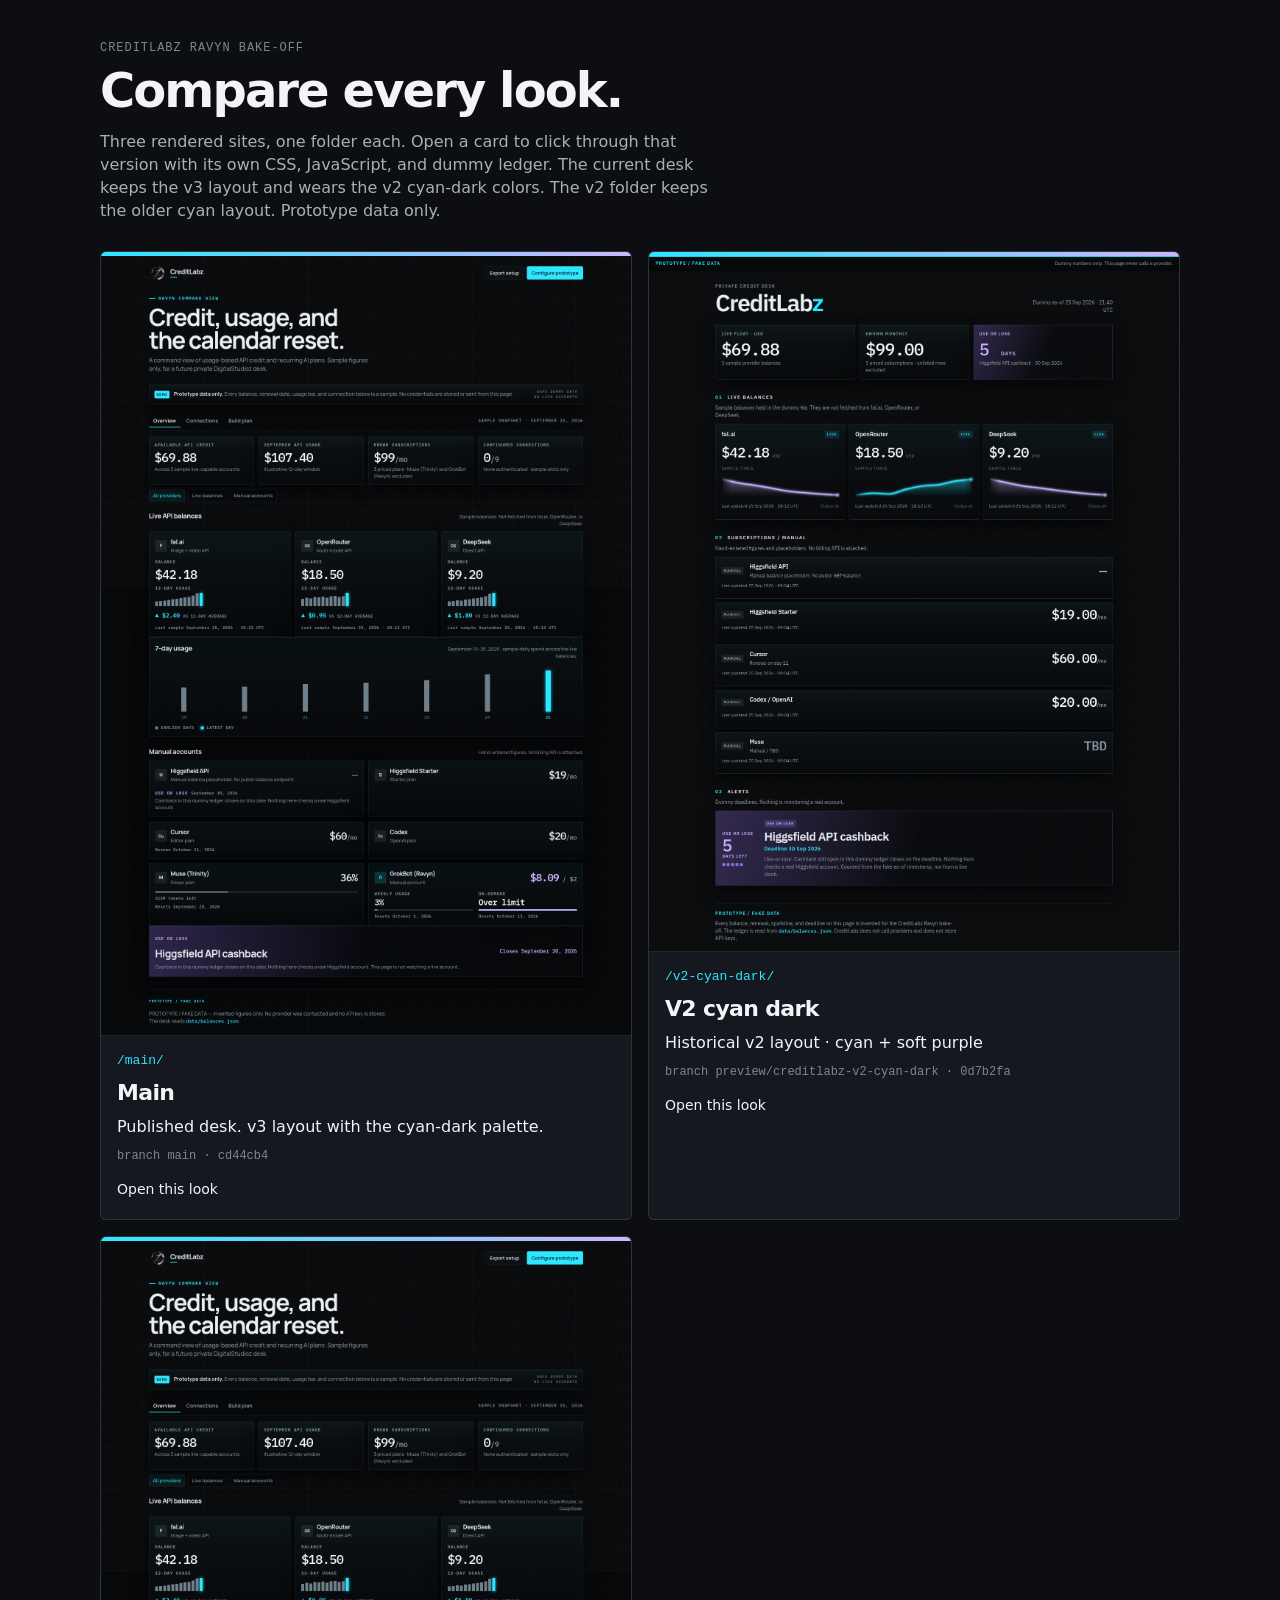
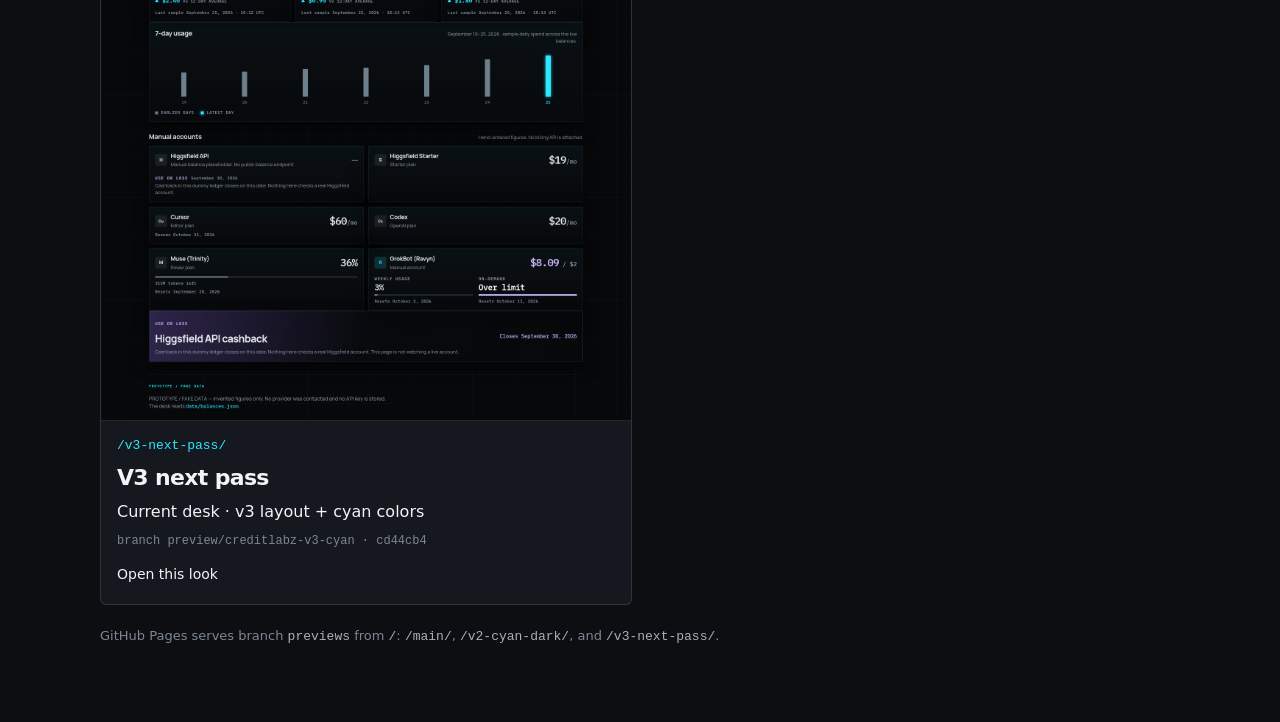
==== commit e8c60d61: "Refresh the compare gallery to the cyan v3 desk and drop v1. /main/ and /v3-next-pass/ now show the " ====
--- a/index.html
+++ b/index.html
@@ -4,140 +4,235 @@
   <meta charset="utf-8" />
   <meta name="viewport" content="width=device-width, initial-scale=1" />
   <meta name="robots" content="noindex, nofollow" />
-  <meta name="description" content="CreditLabz prototype. Fake API balances only. No provider calls and no API keys." />
+  <meta name="description" content="Compare every CreditLabz Ravyn look as a rendered site." />
   <meta name="theme-color" content="#07080a" />
-  <meta property="og:title" content="CreditLabz — prototype (fake data)" />
-  <meta property="og:description" content="Ravyn bake-off desk with invented balances, usage bars, and calendar reset dates." />
-  <title>CreditLabz — prototype (fake data)</title>
-  <link rel="icon" href="assets/logo.png" type="image/png" />
-  <link rel="preconnect" href="https://fonts.googleapis.com" />
-  <link rel="preconnect" href="https://fonts.gstatic.com" crossorigin />
-  <link href="https://fonts.googleapis.com/css2?family=IBM+Plex+Mono:wght@500;600&family=Manrope:wght@400;500;600;700;800&display=swap" rel="stylesheet" />
-  <link rel="stylesheet" href="css/styles.css" />
+  <title>CreditLabz Ravyn — compare looks</title>
+  <style>
+    :root {
+      color-scheme: dark;
+      --bg: #0c0e12;
+      --card: #15181e;
+      --ink: #f2f4f7;
+      --muted: #a7b0ba;
+      --faint: #7d8792;
+      --line: rgba(232, 236, 242, 0.12);
+      --sans: "Segoe UI", system-ui, sans-serif;
+      --mono: ui-monospace, "SFMono-Regular", Menlo, Consolas, monospace;
+    }
+
+    * { box-sizing: border-box; }
+
+    body {
+      margin: 0;
+      min-height: 100vh;
+      background:
+        radial-gradient(900px 420px at 100% -10%, rgba(46, 230, 255, 0.08), transparent 55%),
+        var(--bg);
+      color: var(--ink);
+      font-family: var(--sans);
+      font-size: 16px;
+      line-height: 1.45;
+    }
+
+    a { color: inherit; }
+
+    .wrap {
+      width: min(1080px, calc(100% - 32px));
+      margin: 0 auto;
+      padding: 40px 0 64px;
+    }
+
+    .skip {
+      position: absolute;
+      left: 12px;
+      top: -48px;
+      z-index: 5;
+      padding: 8px 10px;
+      background: #2ee6ff;
+      color: #041014;
+      text-decoration: none;
+    }
+
+    .skip:focus { top: 8px; }
+
+    header h1 {
+      margin: 8px 0 0;
+      font-size: clamp(32px, 5vw, 48px);
+      font-weight: 650;
+      letter-spacing: -0.04em;
+      line-height: 1.05;
+    }
+
+    .kicker {
+      margin: 0;
+      color: var(--faint);
+      font-family: var(--mono);
+      font-size: 12px;
+      letter-spacing: 0.08em;
+      text-transform: uppercase;
+    }
+
+    .lede {
+      max-width: 62ch;
+      margin: 14px 0 0;
+      color: var(--muted);
+    }
+
+    .grid {
+      display: grid;
+      grid-template-columns: repeat(2, minmax(0, 1fr));
+      gap: 16px;
+      margin-top: 28px;
+    }
+
+    .card {
+      display: flex;
+      flex-direction: column;
+      min-height: 100%;
+      overflow: hidden;
+      border: 1px solid var(--line);
+      border-radius: 6px;
+      background: var(--card);
+      text-decoration: none;
+      --accent: #2ee6ff;
+      --accent-2: var(--accent);
+    }
+
+    .card:hover { border-color: rgba(242, 244, 247, 0.28); }
+    .card:focus-visible {
+      outline: 2px solid var(--accent);
+      outline-offset: 3px;
+    }
+
+    .rail {
+      height: 4px;
+      background: linear-gradient(90deg, var(--accent), var(--accent-2));
+    }
+
+    .shot {
+      position: relative;
+      aspect-ratio: 16 / 10;
+      background: #07080a;
+      border-bottom: 1px solid var(--line);
+    }
+
+    .shot img {
+      display: block;
+      width: 100%;
+      height: 100%;
+      object-fit: cover;
+      object-position: top center;
+    }
+
+    .meta { padding: 16px 16px 18px; }
+
+    .path {
+      margin: 0;
+      color: var(--accent);
+      font-family: var(--mono);
+      font-size: 13px;
+    }
+
+    .meta h2 {
+      margin: 6px 0 0;
+      font-size: 22px;
+      letter-spacing: -0.03em;
+    }
+
+    .label {
+      margin: 6px 0 0;
+      color: var(--ink);
+    }
+
+    .src {
+      margin: 10px 0 0;
+      color: var(--faint);
+      font-family: var(--mono);
+      font-size: 12px;
+    }
+
+    .open {
+      display: inline-block;
+      margin-top: 14px;
+      color: var(--ink);
+      font-size: 14px;
+    }
+
+    .card:hover .open { text-decoration: underline; }
+
+    footer {
+      margin-top: 22px;
+      color: var(--faint);
+      font-size: 13px;
+    }
+
+    footer code {
+      font-family: var(--mono);
+      color: var(--muted);
+    }
+
+    @media (max-width: 760px) {
+      .grid { grid-template-columns: 1fr; }
+      .wrap { padding-top: 28px; }
+    }
+  </style>
 </head>
 <body>
-  <a class="skip" href="#main">Skip to desk</a>
-  <div class="page">
-    <header class="topbar">
-      <a class="brand" href="#overview">
-        <img class="logo" src="assets/logo.png" width="48" height="48" alt="" />
-        <span class="brand-lockup">
-          <span class="brand-name">CreditLabz</span>
-          <span class="brand-tick" aria-hidden="true"></span>
-        </span>
+  <a class="skip" href="#looks">Skip to looks</a>
+  <div class="wrap">
+    <header>
+      <p class="kicker">CreditLabz Ravyn bake-off</p>
+      <h1>Compare every look.</h1>
+      <p class="lede">Three rendered sites, one folder each. Open a card to click through that version with its own CSS, JavaScript, and dummy ledger. The current desk keeps the v3 layout and wears the v2 cyan-dark colors. The v2 folder keeps the older cyan layout. Prototype data only.</p>
+    </header>
+
+    <main id="looks" class="grid">
+      <a class="card" href="main/" style="--accent:#2ee6ff; --accent-2:#cbb6ff">
+        <div class="rail"></div>
+        <div class="shot">
+          <img src="main/assets/screenshot.png" alt="Near-black CreditLabz desk with cyan lead accents, violet urgency, and the gray umbrella Z." />
+        </div>
+        <div class="meta">
+          <p class="path">/main/</p>
+          <h2>Main</h2>
+          <p class="label">Published desk. v3 layout with the cyan-dark palette.</p>
+          <p class="src">branch main · cd44cb4</p>
+          <span class="open">Open this look</span>
+        </div>
       </a>
-      <div class="top-actions">
-        <button type="button" class="btn" id="export-btn">Export setup</button>
-        <button type="button" class="btn btn-lead" id="configure-btn">Configure prototype</button>
-      </div>
-    </header>
-
-    <main id="main">
-      <section class="hero">
-        <p class="kicker"><span class="kicker-rule" aria-hidden="true"></span>Ravyn command view</p>
-        <h1>Credit, usage, and<br />the calendar reset.</h1>
-        <p class="lede">A command view of usage-based API credit and recurring AI plans. Sample figures only, for a future private DigitalStudioz desk.</p>
-      </section>
-
-      <p class="demo" role="status">
-        <span class="demo-main">
-          <span class="stamp">Demo</span>
-          <span class="demo-copy"><strong>Prototype data only.</strong> Every balance, renewal date, usage bar, and connection below is a sample. No credentials are stored or sent from this page.</span>
-        </span>
-        <span class="demo-side">
-          <span>Safe dummy data</span>
-          <span>No live accounts</span>
-        </span>
-      </p>
-
-      <div class="tabbar">
-        <div class="tablist" role="tablist" aria-label="Desk sections">
-          <button type="button" class="tab" id="tab-overview" role="tab" aria-selected="true" aria-controls="panel-overview" data-tab="overview" tabindex="0">Overview</button>
-          <button type="button" class="tab" id="tab-connections" role="tab" aria-selected="false" aria-controls="panel-connections" data-tab="connections" tabindex="-1">Connections</button>
-          <button type="button" class="tab" id="tab-build" role="tab" aria-selected="false" aria-controls="panel-build" data-tab="build" tabindex="-1">Build plan</button>
-        </div>
-        <p class="snapshot" id="snapshot">Sample snapshot</p>
-      </div>
-
-      <div class="panel" id="panel-overview" role="tabpanel" aria-labelledby="tab-overview" data-filter="all">
-        <section class="metrics" id="metrics" aria-label="Summary">
-          <p class="loading">Loading dummy ledger…</p>
-        </section>
-
-        <div class="filters" id="filters" role="group" aria-label="Filter accounts">
-          <button type="button" class="filter" data-filter="all" aria-pressed="true">All providers</button>
-          <button type="button" class="filter" data-filter="live" aria-pressed="false">Live balances</button>
-          <button type="button" class="filter" data-filter="manual" aria-pressed="false">Manual accounts</button>
-        </div>
-
-        <section class="block is-live-block" id="live-section" aria-labelledby="live-heading">
-          <div class="section-head">
-            <h2 id="live-heading">Live API balances</h2>
-            <p>Sample balances. Not fetched from fal.ai, OpenRouter, or DeepSeek.</p>
-          </div>
-          <div class="live-grid" id="live-grid"></div>
-        </section>
-
-        <section class="block is-live-block" id="week-section" aria-labelledby="week-heading">
-          <div class="card week-card">
-            <div class="section-head tight">
-              <h2 id="week-heading">7-day usage</h2>
-              <p id="week-range">Sample daily spend across the live balances.</p>
-            </div>
-            <div class="week" id="week-chart"></div>
-            <p class="legend" id="week-legend">
-              <span class="swatch" aria-hidden="true"></span> Earlier days
-              <span class="swatch is-latest" aria-hidden="true"></span> Latest day
-            </p>
-          </div>
-        </section>
-
-        <section class="block is-manual-block" id="manual-section" aria-labelledby="manual-heading">
-          <div class="section-head">
-            <h2 id="manual-heading">Manual accounts</h2>
-            <p>Hand-entered figures. No billing API is attached.</p>
-          </div>
-          <div class="manual-grid" id="manual-grid"></div>
-        </section>
-
-        <section class="block is-manual-block" id="alert-section" aria-labelledby="alert-heading">
-          <h2 class="sr" id="alert-heading">Alerts</h2>
-          <div id="alert-list"></div>
-        </section>
-      </div>
-
-      <div class="panel" id="panel-connections" role="tabpanel" aria-labelledby="tab-connections" hidden>
-        <div class="section-head">
-          <h2>Connections</h2>
-          <p id="conn-count">Sample slots. None are authenticated.</p>
-        </div>
-        <div class="stack" id="conn-list"></div>
-        <div class="section-head">
-          <h2>Access model</h2>
-          <p>How a later private desk would reach each account.</p>
-        </div>
-        <div class="model-grid" id="access-model"></div>
-      </div>
-
-      <div class="panel" id="panel-build" role="tabpanel" aria-labelledby="tab-build" hidden>
-        <div class="section-head">
-          <h2>Build plan</h2>
-          <p>What this prototype is holding the place for.</p>
-        </div>
-        <div id="build-list"></div>
-      </div>
+
+      <a class="card" href="v2-cyan-dark/" style="--accent:#2ee6ff; --accent-2:#cbb6ff">
+        <div class="rail"></div>
+        <div class="shot">
+          <img src="v2-cyan-dark/assets/screenshot.png" alt="Near-black CreditLabz ledger with cyan type and soft purple sparklines." />
+        </div>
+        <div class="meta">
+          <p class="path">/v2-cyan-dark/</p>
+          <h2>V2 cyan dark</h2>
+          <p class="label">Historical v2 layout · cyan + soft purple</p>
+          <p class="src">branch preview/creditlabz-v2-cyan-dark · 0d7b2fa</p>
+          <span class="open">Open this look</span>
+        </div>
+      </a>
+
+      <a class="card" href="v3-next-pass/" style="--accent:#2ee6ff; --accent-2:#cbb6ff">
+        <div class="rail"></div>
+        <div class="shot">
+          <img src="v3-next-pass/assets/screenshot.png" alt="v3 CreditLabz desk on a near-black field, with cyan usage bars and violet flags." />
+        </div>
+        <div class="meta">
+          <p class="path">/v3-next-pass/</p>
+          <h2>V3 next pass</h2>
+          <p class="label">Current desk · v3 layout + cyan colors</p>
+          <p class="src">branch preview/creditlabz-v3-cyan · cd44cb4</p>
+          <span class="open">Open this look</span>
+        </div>
+      </a>
     </main>
 
-    <footer class="colophon">
-      <p class="stamp stamp-quiet">Prototype / fake data</p>
-      <p id="footer-note">Every balance, renewal date, usage bar, and connection on this page is invented for the CreditLabz Ravyn bake-off. The desk reads <code>data/balances.json</code>. CreditLabz does not call providers and does not store API keys.</p>
+    <footer>
+      <p>GitHub Pages serves branch <code>previews</code> from <code>/</code>: <code>/main/</code>, <code>/v2-cyan-dark/</code>, and <code>/v3-next-pass/</code>.</p>
     </footer>
   </div>
-
-  <dialog id="config-dialog" aria-labelledby="config-title"></dialog>
-  <noscript>
-    <p class="demo">JavaScript is required to paint the dummy ledger from data/balances.json.</p>
-  </noscript>
-  <script src="js/app.js" defer></script>
 </body>
 </html>
